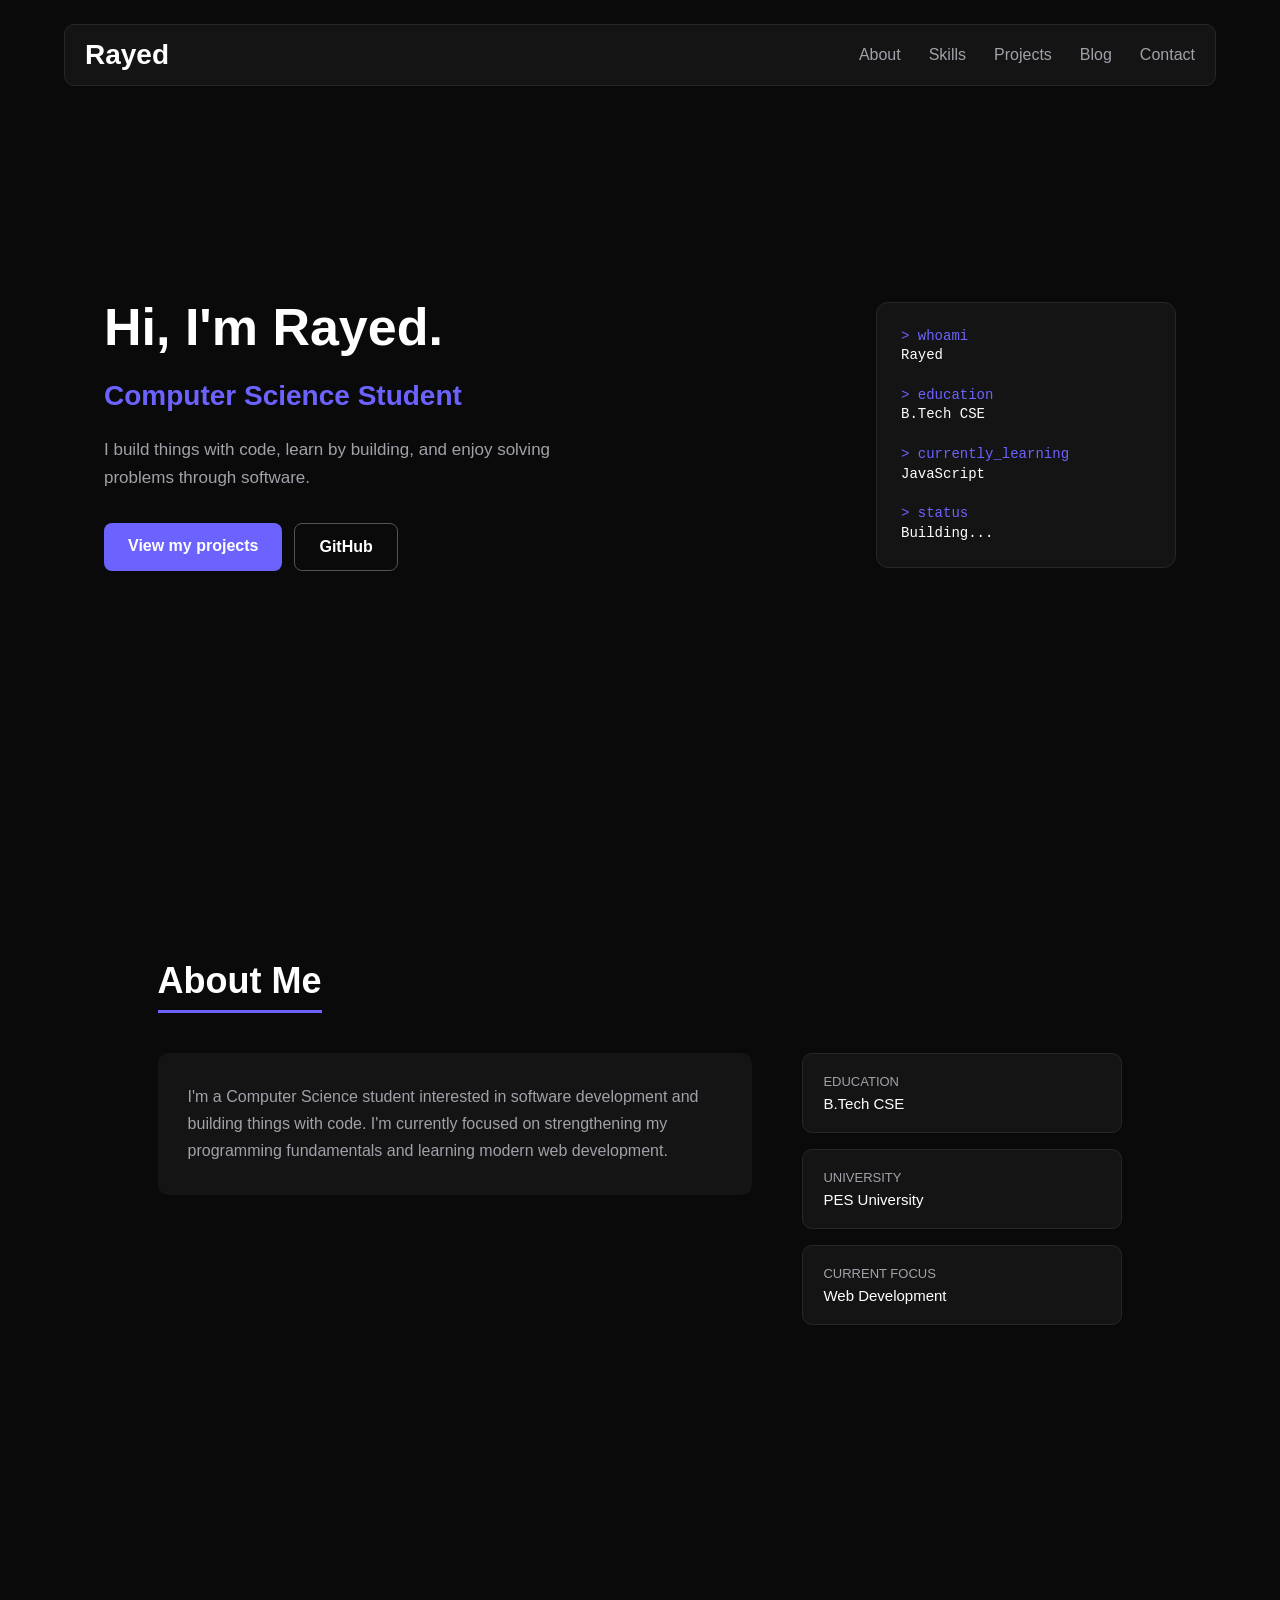
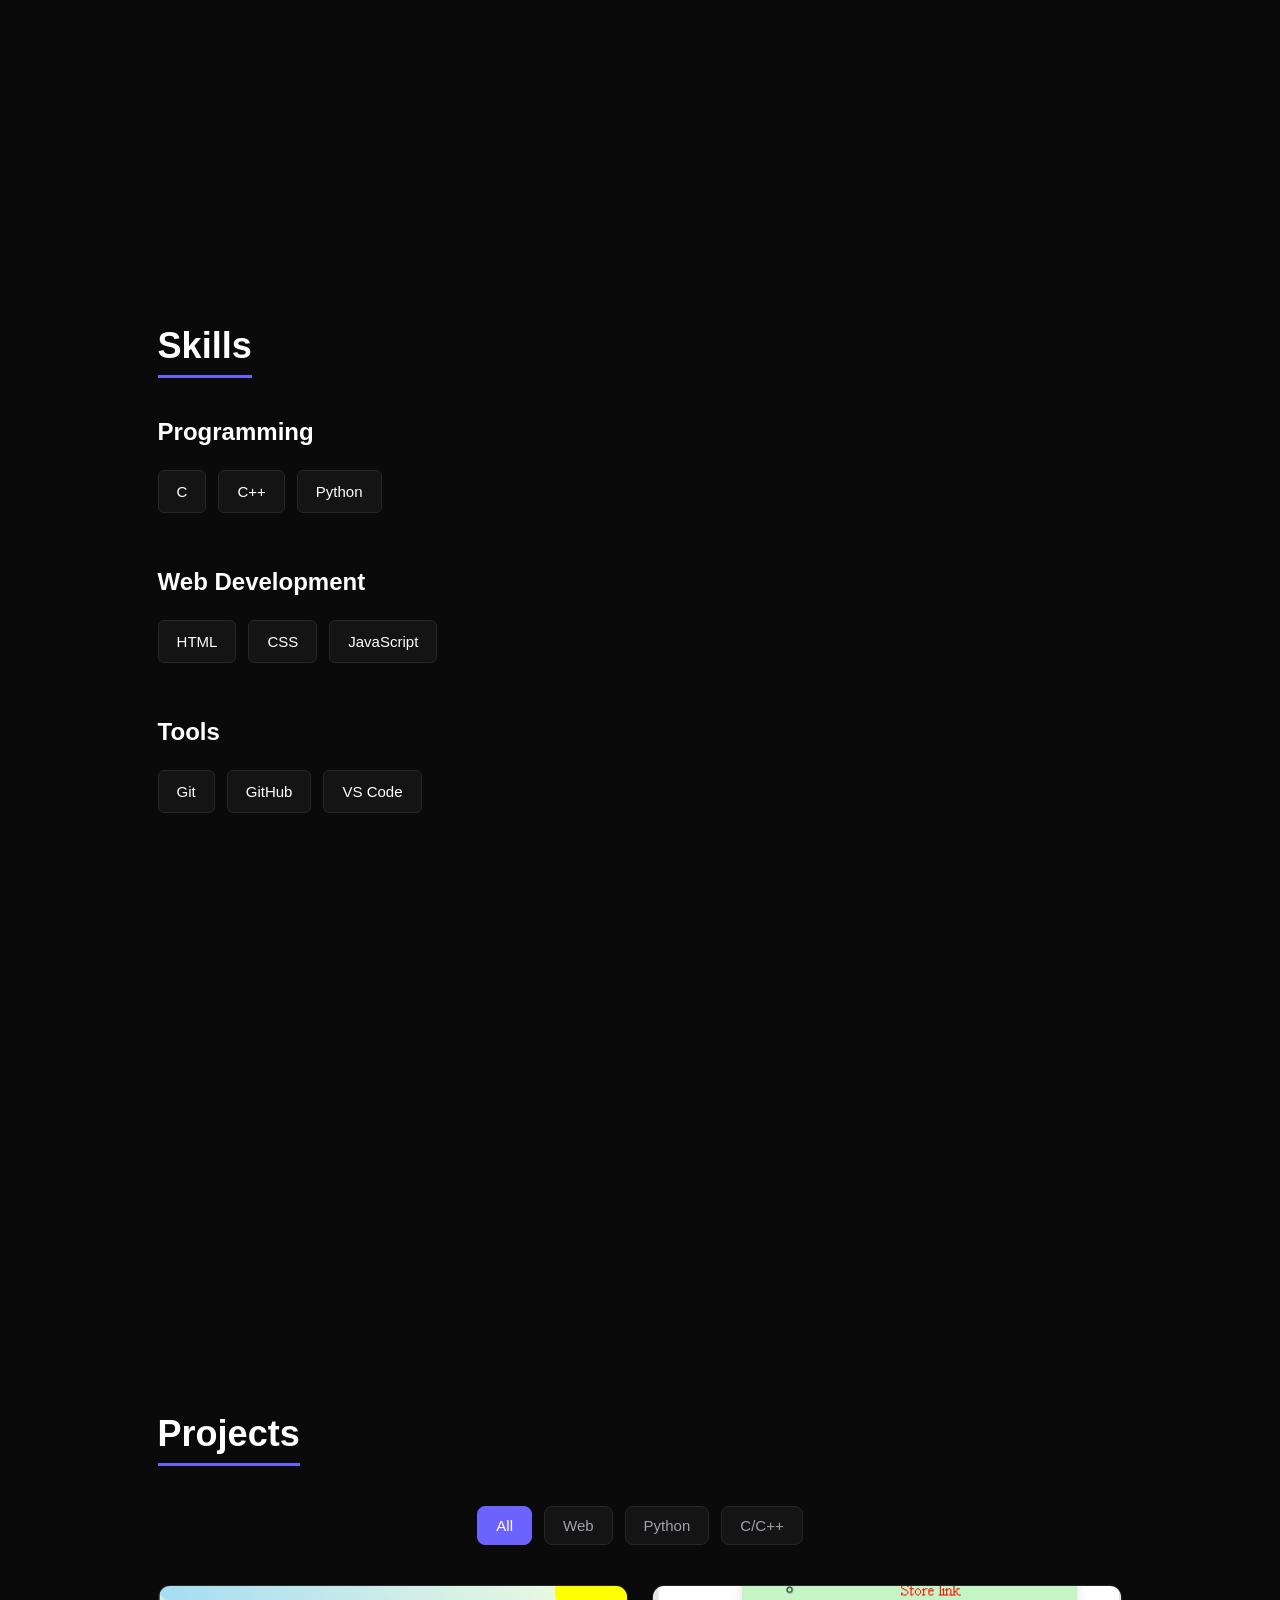
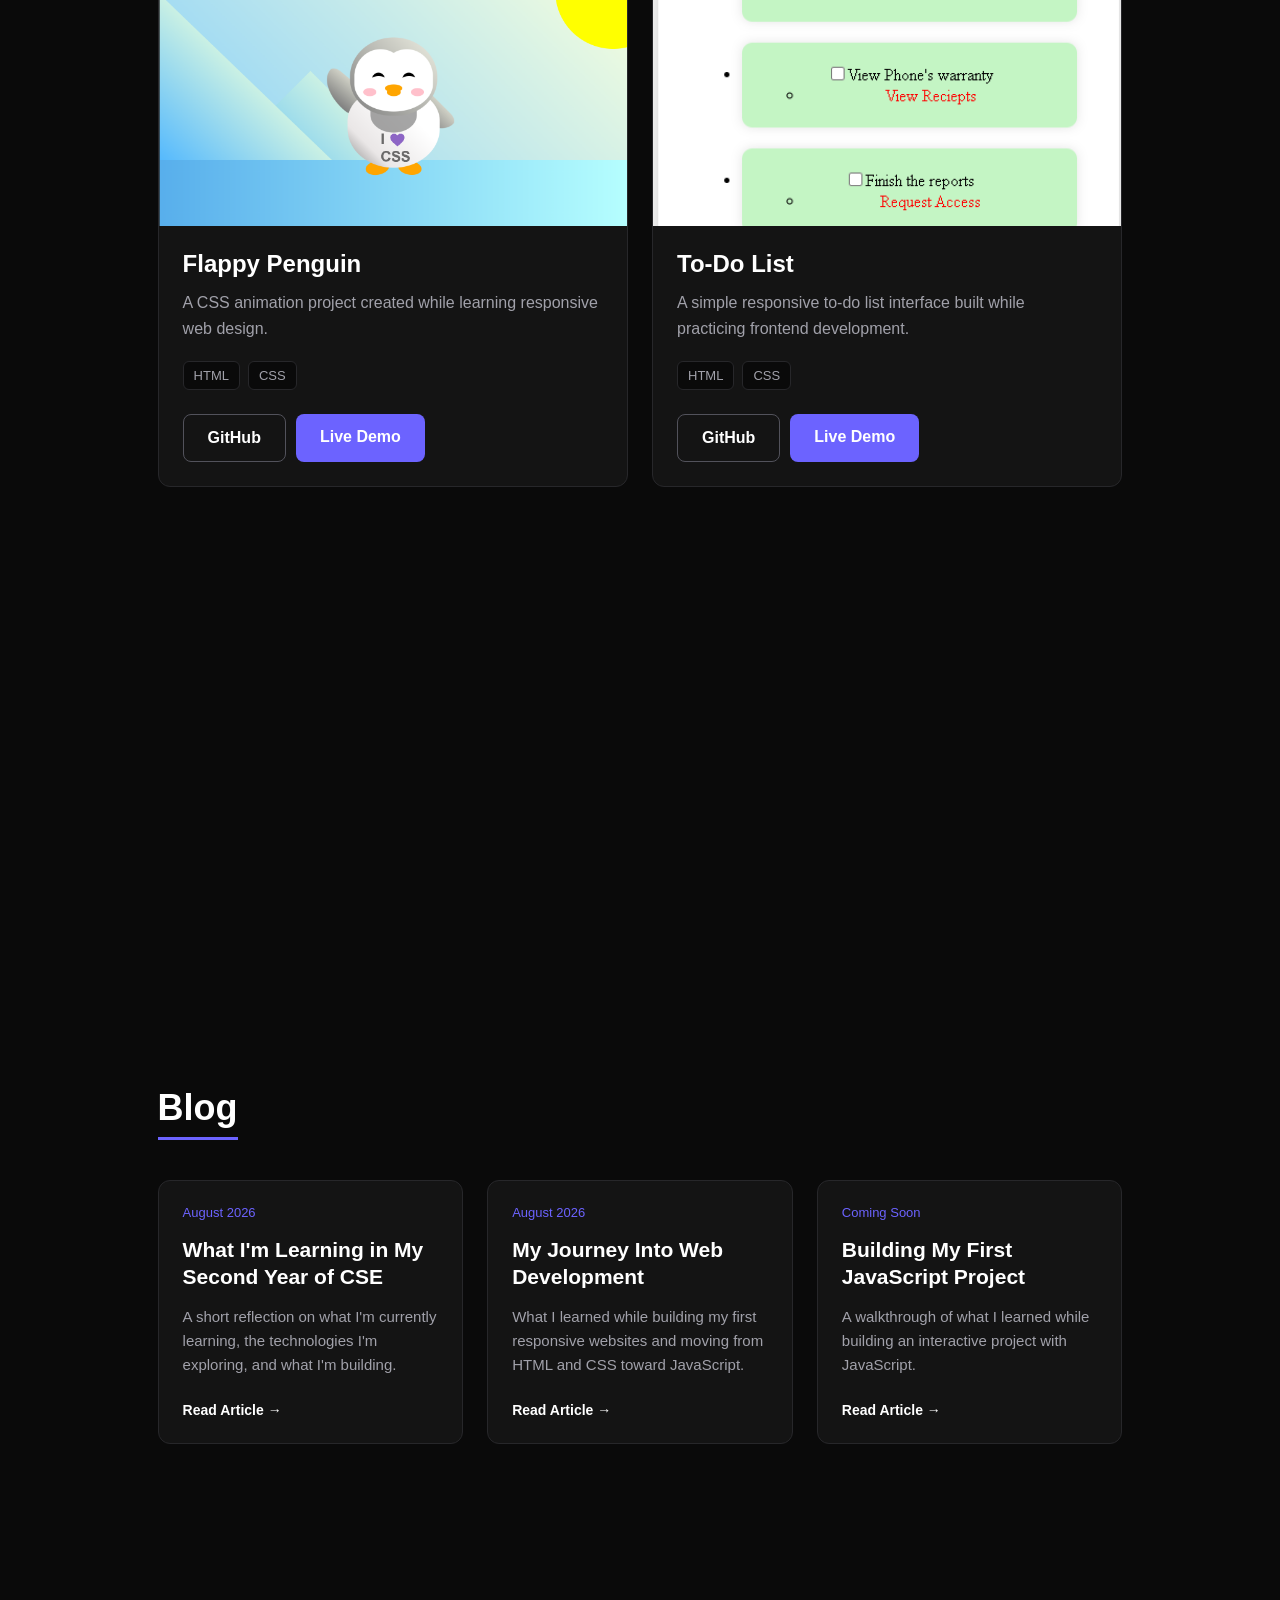
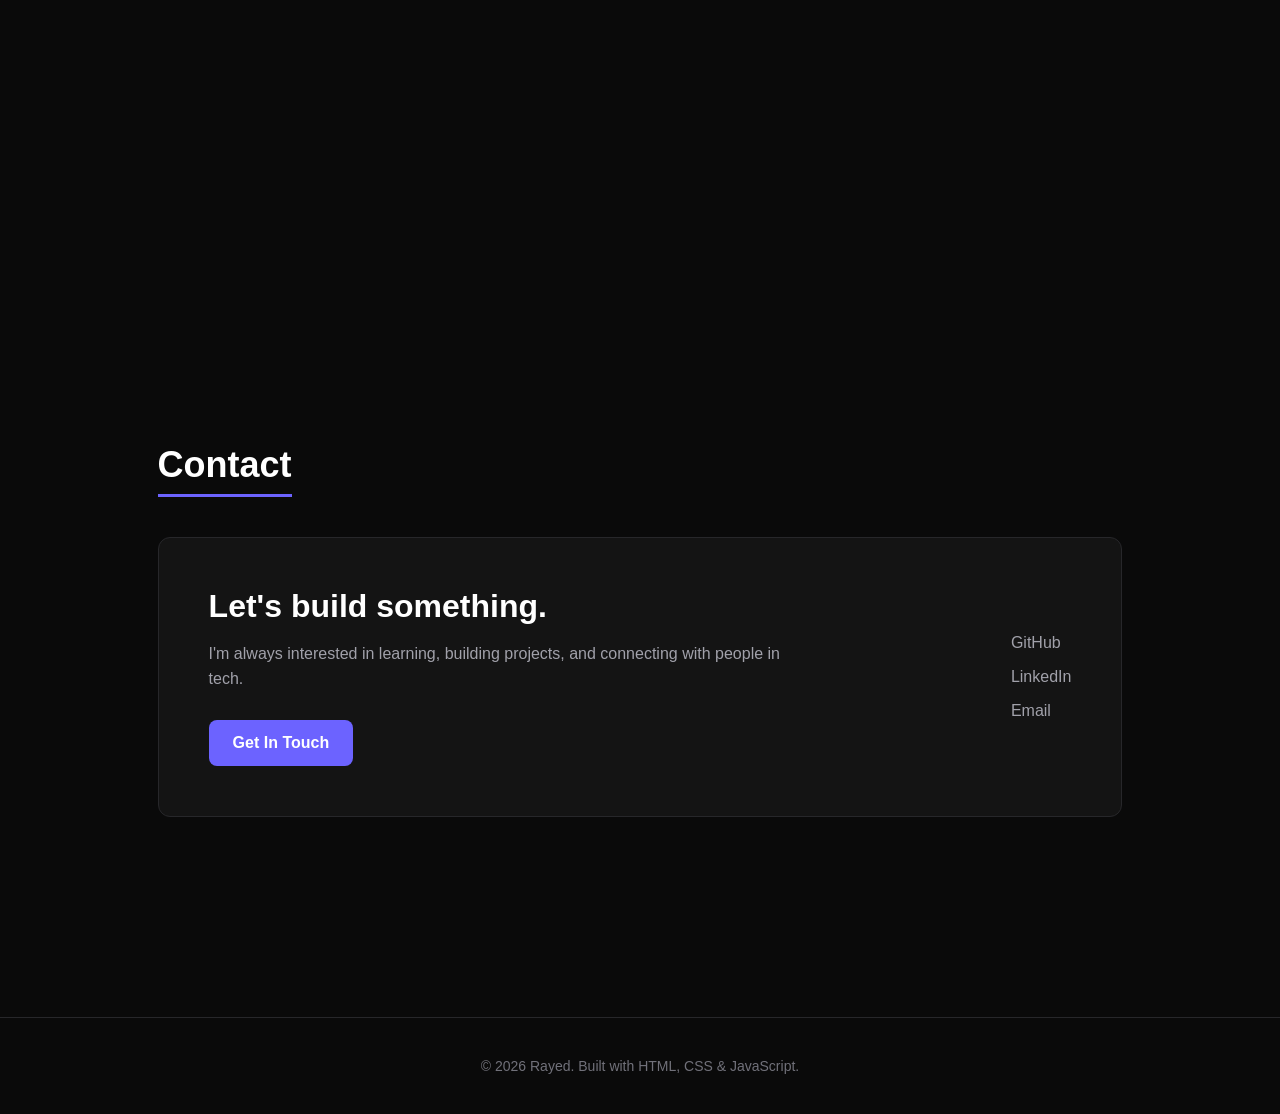
==== index.html @ 154ea4c7 "Initial commit with basic layout and a filtering feature" ====
<!doctype html>
<html lang="en">
  <head>
    <meta charset="UTF-8" />
    <meta name="viewport" content="width=device-width, initial-scale=1.0" />

    <title>Rayed | Computer Science Student</title>

    <link rel="stylesheet" href="styles.css" />
  </head>

  <body>
    <header>
      <nav>
        <a href="#" class="logo">Rayed</a>

        <div class="nav-links">
          <a href="#about">About</a>
          <a href="#skills">Skills</a>
          <a href="#projects">Projects</a>
          <a href="#blog">Blog</a>
          <a href="#contact">Contact</a>
        </div>

        <button class="menu-toggle" aria-label="Open navigation menu">
          ☰
        </button>
      </nav>
    </header>

    <main>
      <!-- Hero -->
      <section id="hero">
        <div class="hero-content">
          <div class="hero-text">
            <h1>Hi, I'm Rayed.</h1>

            <h2>Computer Science Student</h2>

            <p>
              I build things with code, learn by building, and enjoy solving
              problems through software.
            </p>

            <div class="hero-buttons">
              <a href="#projects" class="btn btn-primary"> View my projects </a>

              <a href="https://github.com/" class="btn btn-secondary">
                GitHub
              </a>
            </div>
          </div>

          <div class="terminal-card">
            <p><span>&gt; whoami</span><br />Rayed</p>

            <p><span>&gt; education</span><br />B.Tech CSE</p>

            <p><span>&gt; currently_learning</span><br />JavaScript</p>

            <p><span>&gt; status</span><br />Building...</p>
          </div>
        </div>
      </section>

      <!-- About -->
      <section id="about">
        <section id="about">
          <div class="section-heading">
            <h2>About Me</h2>
          </div>

          <div class="about-content">
            <div class="about-text">
              <p>
                I'm a Computer Science student interested in software
                development and building things with code. I'm currently focused
                on strengthening my programming fundamentals and learning modern
                web development.
              </p>
            </div>

            <div class="about-info">
              <div class="info-card">
                <span>Education</span>
                <p>B.Tech CSE</p>
              </div>

              <div class="info-card">
                <span>University</span>
                <p>PES University</p>
              </div>

              <div class="info-card">
                <span>Current Focus</span>
                <p>Web Development</p>
              </div>
            </div>
          </div>
        </section>
      </section>

      <!-- Skills -->
      <section id="skills">
        <section id="skills">
          <div class="section-heading">
            <h2>Skills</h2>
          </div>

          <div class="skills-content">
            <div class="skill-category">
              <h3>Programming</h3>

              <div class="skill-list">
                <div class="skill-card">C</div>
                <div class="skill-card">C++</div>
                <div class="skill-card">Python</div>
              </div>
            </div>

            <div class="skill-category">
              <h3>Web Development</h3>

              <div class="skill-list">
                <div class="skill-card">HTML</div>
                <div class="skill-card">CSS</div>
                <div class="skill-card">JavaScript</div>
              </div>
            </div>

            <div class="skill-category">
              <h3>Tools</h3>

              <div class="skill-list">
                <div class="skill-card">Git</div>
                <div class="skill-card">GitHub</div>
                <div class="skill-card">VS Code</div>
              </div>
            </div>
          </div>
        </section>
      </section>

      <!-- Projects -->
      <section id="projects">
        <section id="projects">
          <div class="section-heading">
            <h2>Projects</h2>
          </div>

          <div class="project-filters">
            <button class="filter-btn active" data-filter="all">All</button>
            <button class="filter-btn" data-filter="web">Web</button>
            <button class="filter-btn" data-filter="python">Python</button>
            <button class="filter-btn" data-filter="cpp">C/C++</button>
          </div>

          <div class="projects-grid"></div>
        </section>
      </section>

      <!-- Blog -->
      <section id="blog">
        <section id="blog">
          <div class="section-heading">
            <h2>Blog</h2>
          </div>

          <div class="blog-grid">
            <article class="blog-card">
              <div class="blog-content">
                <span class="blog-date"> August 2026 </span>

                <h3>What I'm Learning in My Second Year of CSE</h3>

                <p>
                  A short reflection on what I'm currently learning, the
                  technologies I'm exploring, and what I'm building.
                </p>

                <a href="#" class="read-more"> Read Article → </a>
              </div>
            </article>

            <article class="blog-card">
              <div class="blog-content">
                <span class="blog-date"> August 2026 </span>

                <h3>My Journey Into Web Development</h3>

                <p>
                  What I learned while building my first responsive websites and
                  moving from HTML and CSS toward JavaScript.
                </p>

                <a href="#" class="read-more"> Read Article → </a>
              </div>
            </article>

            <article class="blog-card">
              <div class="blog-content">
                <span class="blog-date"> Coming Soon </span>

                <h3>Building My First JavaScript Project</h3>

                <p>
                  A walkthrough of what I learned while building an interactive
                  project with JavaScript.
                </p>

                <a href="#" class="read-more"> Read Article → </a>
              </div>
            </article>
          </div>
        </section>
      </section>

      <!-- Contact -->
      <section id="contact">
        <section id="contact">
          <div class="section-heading">
            <h2>Contact</h2>
          </div>

          <div class="contact-content">
            <div class="contact-text">
              <h3>Let's build something.</h3>

              <p>
                I'm always interested in learning, building projects, and
                connecting with people in tech.
              </p>

              <a href="mailto:your-email@example.com" class="btn btn-primary">
                Get In Touch
              </a>
            </div>

            <div class="contact-links">
              <a href="https://github.com/" target="_blank"> GitHub </a>

              <a href="https://linkedin.com/" target="_blank"> LinkedIn </a>

              <a href="mailto:your-email@example.com"> Email </a>
            </div>
          </div>
        </section>
      </section>
    </main>

    <footer>
      <p>© 2026 Rayed. Built with HTML, CSS & JavaScript.</p>
    </footer>

    <script src="script.js"></script>
  </body>
</html>
---- styles.css ----
/* =========================
   Base
========================= */

* {
  margin: 0;
  padding: 0;
  box-sizing: border-box;
}

html {
  scroll-behavior: smooth;
}

body {
  background-color: #0a0a0a;
  color: #ffffff;
  font-family: Arial, sans-serif;
}

a {
  color: inherit;
  text-decoration: none;
}

/* =========================
   Navigation
========================= */

header {
  padding: 24px 5%;
}

nav {
  max-width: 1200px;
  margin: 0 auto;

  display: flex;
  justify-content: space-between;
  align-items: center;

  padding: 14px 20px;

  background-color: #141414;
  border: 1px solid #27272a;
  border-radius: 10px;
}

.logo {
  font-size: 28px;
  font-weight: 700;
}

.nav-links {
  display: flex;
  gap: 28px;
}

.nav-links a {
  color: #a1a1aa;
  font-size: 16px;

  transition: color 0.2s ease;
}

.nav-links a:hover {
  color: #ffffff;
}

/* =========================
   Sections
========================= */

section {
  max-width: 1200px;
  margin: 0 auto;
  padding: 100px 5%;
}
/* =========================
   Hero
========================= */

#hero {
  min-height: 650px;

  display: flex;
  align-items: center;
}

.hero-content {
  width: 100%;

  display: flex;
  justify-content: space-between;
  align-items: center;

  gap: 60px;
}

.hero-text {
  max-width: 650px;
}

.hero-text h1 {
  font-size: 52px;
  line-height: 1.1;
  margin-bottom: 24px;
}

.hero-text h2 {
  font-size: 28px;
  color: #6c63ff;
  margin-bottom: 24px;
}

.hero-text p {
  max-width: 500px;

  color: #a1a1aa;
  font-size: 17px;
  line-height: 1.6;

  margin-bottom: 32px;
}

/* Buttons */

.hero-buttons {
  display: flex;
  gap: 12px;
}

.btn {
  display: inline-block;

  padding: 14px 24px;

  border-radius: 8px;

  font-size: 16px;
  font-weight: 600;

  transition: 0.2s ease;
}

.btn-primary {
  background-color: #6c63ff;
}

.btn-primary:hover {
  transform: translateY(-2px);
}

.btn-secondary {
  border: 1px solid #52525b;
}

.btn-secondary:hover {
  background-color: #141414;
}

/* Terminal */

.terminal-card {
  width: 300px;

  padding: 24px;

  background-color: #141414;

  border: 1px solid #27272a;
  border-radius: 12px;
}

.terminal-card p {
  color: #ffffff;

  font-family: monospace;
  font-size: 14px;

  line-height: 1.4;

  margin-bottom: 20px;
}

.terminal-card p:last-child {
  margin-bottom: 0;
}

.terminal-card span {
  color: #6c63ff;
}

/* =========================
   Section Heading
========================= */

.section-heading {
  margin-bottom: 40px;
}

.section-heading h2 {
  display: inline-block;

  font-size: 36px;

  padding-bottom: 8px;

  border-bottom: 3px solid #6c63ff;
}

/* =========================
   About
========================= */

.about-content {
  display: flex;
  justify-content: space-between;
  align-items: flex-start;

  gap: 50px;
}

.about-text {
  flex: 1;

  padding: 30px;

  background-color: #141414;

  border-radius: 10px;
}

.about-text p {
  color: #a1a1aa;

  font-size: 16px;
  line-height: 1.7;
}

.about-info {
  width: 320px;

  display: flex;
  flex-direction: column;

  gap: 16px;
}

.info-card {
  padding: 20px;

  background-color: #141414;

  border: 1px solid #27272a;
  border-radius: 10px;
}

.info-card span {
  display: block;

  color: #a1a1aa;

  font-size: 13px;
  text-transform: uppercase;

  margin-bottom: 6px;
}

.info-card p {
  color: #ffffff;

  font-size: 15px;
}
/* =========================
   Skills
========================= */

#skills {
  margin-top: 100px;
}

.skills-content {
  display: flex;
  flex-direction: column;

  gap: 55px;
}

.skill-category h3 {
  font-size: 24px;

  margin-bottom: 24px;
}

.skill-list {
  display: flex;
  gap: 12px;
  flex-wrap: wrap;
}

.skill-card {
  padding: 12px 18px;

  background-color: #141414;

  border: 1px solid #27272a;
  border-radius: 6px;

  color: #ffffff;

  font-size: 15px;
}
/* =========================
   Projects
========================= */

#projects {
  margin-top: 100px;
}

.project-filters {
  display: flex;
  justify-content: center;

  gap: 12px;

  margin-bottom: 40px;
}

.filter-btn {
  padding: 10px 18px;

  background-color: #141414;

  border: 1px solid #27272a;
  border-radius: 8px;

  color: #a1a1aa;

  font-size: 15px;

  cursor: pointer;

  transition: 0.2s ease;
}

.filter-btn:hover,
.filter-btn.active {
  background-color: #6c63ff;
  color: #ffffff;

  border-color: #6c63ff;
}

/* Project grid */

.projects-grid {
  display: grid;

  grid-template-columns: repeat(2, 1fr);

  gap: 24px;
}

/* Project card */

.project-card {
  overflow: hidden;

  background-color: #141414;

  border: 1px solid #27272a;
  border-radius: 12px;

  transition:
    transform 0.2s ease,
    border-color 0.2s ease;
}

.project-card:hover {
  transform: translateY(-4px);

  border-color: #6c63ff;
}

/* Project image */

.project-image {
  width: 100%;
  height: 240px;

  overflow: hidden;
}

.project-image img {
  width: 100%;
  height: 100%;

  object-fit: cover;

  display: block;
}

/* Project content */

.project-content {
  padding: 24px;
}

.project-content h3 {
  font-size: 24px;

  margin-bottom: 12px;
}

.project-content p {
  color: #a1a1aa;

  line-height: 1.6;

  margin-bottom: 20px;
}

/* Technologies */

.project-tech {
  display: flex;
  flex-wrap: wrap;

  gap: 8px;

  margin-bottom: 24px;
}

.project-tech span {
  padding: 6px 10px;

  background-color: #0a0a0a;

  border: 1px solid #27272a;
  border-radius: 6px;

  color: #a1a1aa;

  font-size: 13px;
}

/* Project links */

.project-links {
  display: flex;

  gap: 10px;
}
/* =========================
   Blog
========================= */

#blog {
  margin-top: 100px;
}

.blog-grid {
  display: grid;

  grid-template-columns: repeat(3, 1fr);

  gap: 24px;
}

.blog-card {
  background-color: #141414;

  border: 1px solid #27272a;
  border-radius: 12px;

  transition:
    transform 0.2s ease,
    border-color 0.2s ease;
}

.blog-card:hover {
  transform: translateY(-4px);

  border-color: #6c63ff;
}

.blog-content {
  padding: 24px;
}

.blog-date {
  display: block;

  color: #6c63ff;

  font-size: 13px;

  margin-bottom: 16px;
}

.blog-content h3 {
  font-size: 21px;
  line-height: 1.3;

  margin-bottom: 14px;
}

.blog-content p {
  color: #a1a1aa;

  font-size: 15px;
  line-height: 1.6;

  margin-bottom: 24px;
}

.read-more {
  color: #ffffff;

  font-size: 14px;
  font-weight: 600;

  transition: color 0.2s ease;
}

.read-more:hover {
  color: #6c63ff;
}
/* =========================
   Contact
========================= */

#contact {
  margin-top: 100px;
}

.contact-content {
  display: flex;

  justify-content: space-between;
  align-items: center;

  gap: 60px;

  padding: 50px;

  background-color: #141414;

  border: 1px solid #27272a;
  border-radius: 12px;
}

.contact-text {
  max-width: 600px;
}

.contact-text h3 {
  font-size: 32px;

  margin-bottom: 16px;
}

.contact-text p {
  color: #a1a1aa;

  line-height: 1.6;

  margin-bottom: 28px;
}

.contact-links {
  display: flex;
  flex-direction: column;

  gap: 16px;
}

.contact-links a {
  color: #a1a1aa;

  transition: color 0.2s ease;
}

.contact-links a:hover {
  color: #ffffff;
}
/* =========================
   Footer
========================= */

footer {
  padding: 40px 5%;

  text-align: center;

  border-top: 1px solid #27272a;

  color: #71717a;

  font-size: 14px;
}
.menu-toggle {
  display: none;

  background: none;
  border: none;

  color: #ffffff;
  font-size: 24px;

  cursor: pointer;
}

/* =========================
   Responsive Design
========================= */

@media (max-width: 768px) {
  /* Navigation */

  header {
    padding: 16px 5%;
  }

  nav {
    padding: 14px 16px;
  }

  .nav-links {
    gap: 14px;
  }

  .nav-links a {
    font-size: 14px;
  }

  /* Sections */

  section {
    padding: 70px 5%;
  }

  /* Hero */

  #hero {
    min-height: auto;
  }

  .hero-content {
    flex-direction: column;

    align-items: flex-start;

    gap: 50px;
  }

  .hero-text h1 {
    font-size: 42px;
  }

  .hero-text h2 {
    font-size: 24px;
  }

  .hero-text p {
    font-size: 16px;
  }

  .terminal-card {
    width: 100%;
    max-width: 450px;
  }

  /* About */

  .about-content {
    flex-direction: column;

    gap: 40px;
  }

  .about-info {
    width: 100%;
  }

  /* Projects */

  .projects-grid {
    grid-template-columns: 1fr;
  }

  /* Blog */

  .blog-grid {
    grid-template-columns: 1fr;
  }

  /* Contact */

  .contact-content {
    flex-direction: column;

    align-items: flex-start;

    padding: 30px;
  }
  .menu-toggle {
    display: block;
  }

  .nav-links {
    display: none;
  }
  .nav-links.active {
    display: flex;

    flex-direction: column;

    position: absolute;

    top: 80px;
    right: 5%;

    padding: 20px;

    background-color: #141414;

    border: 1px solid #27272a;
    border-radius: 10px;

    gap: 20px;
  }
}
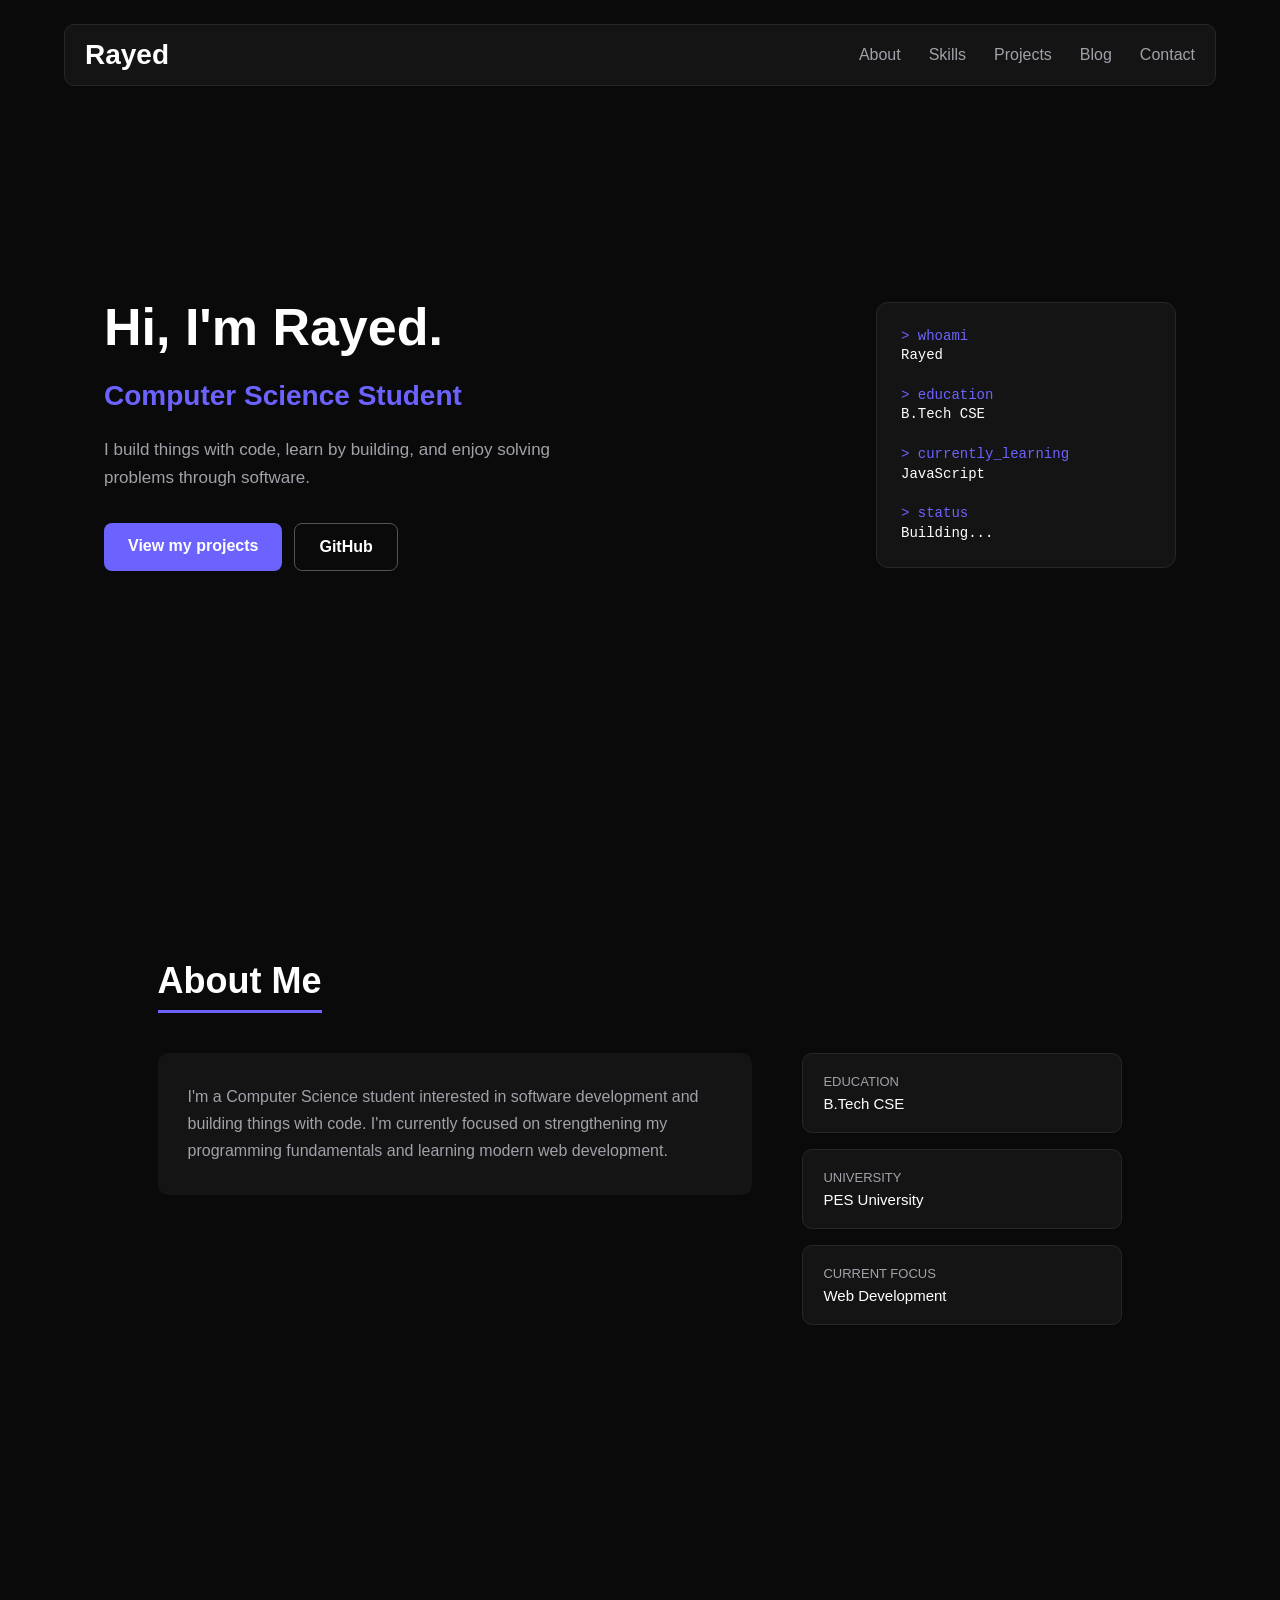
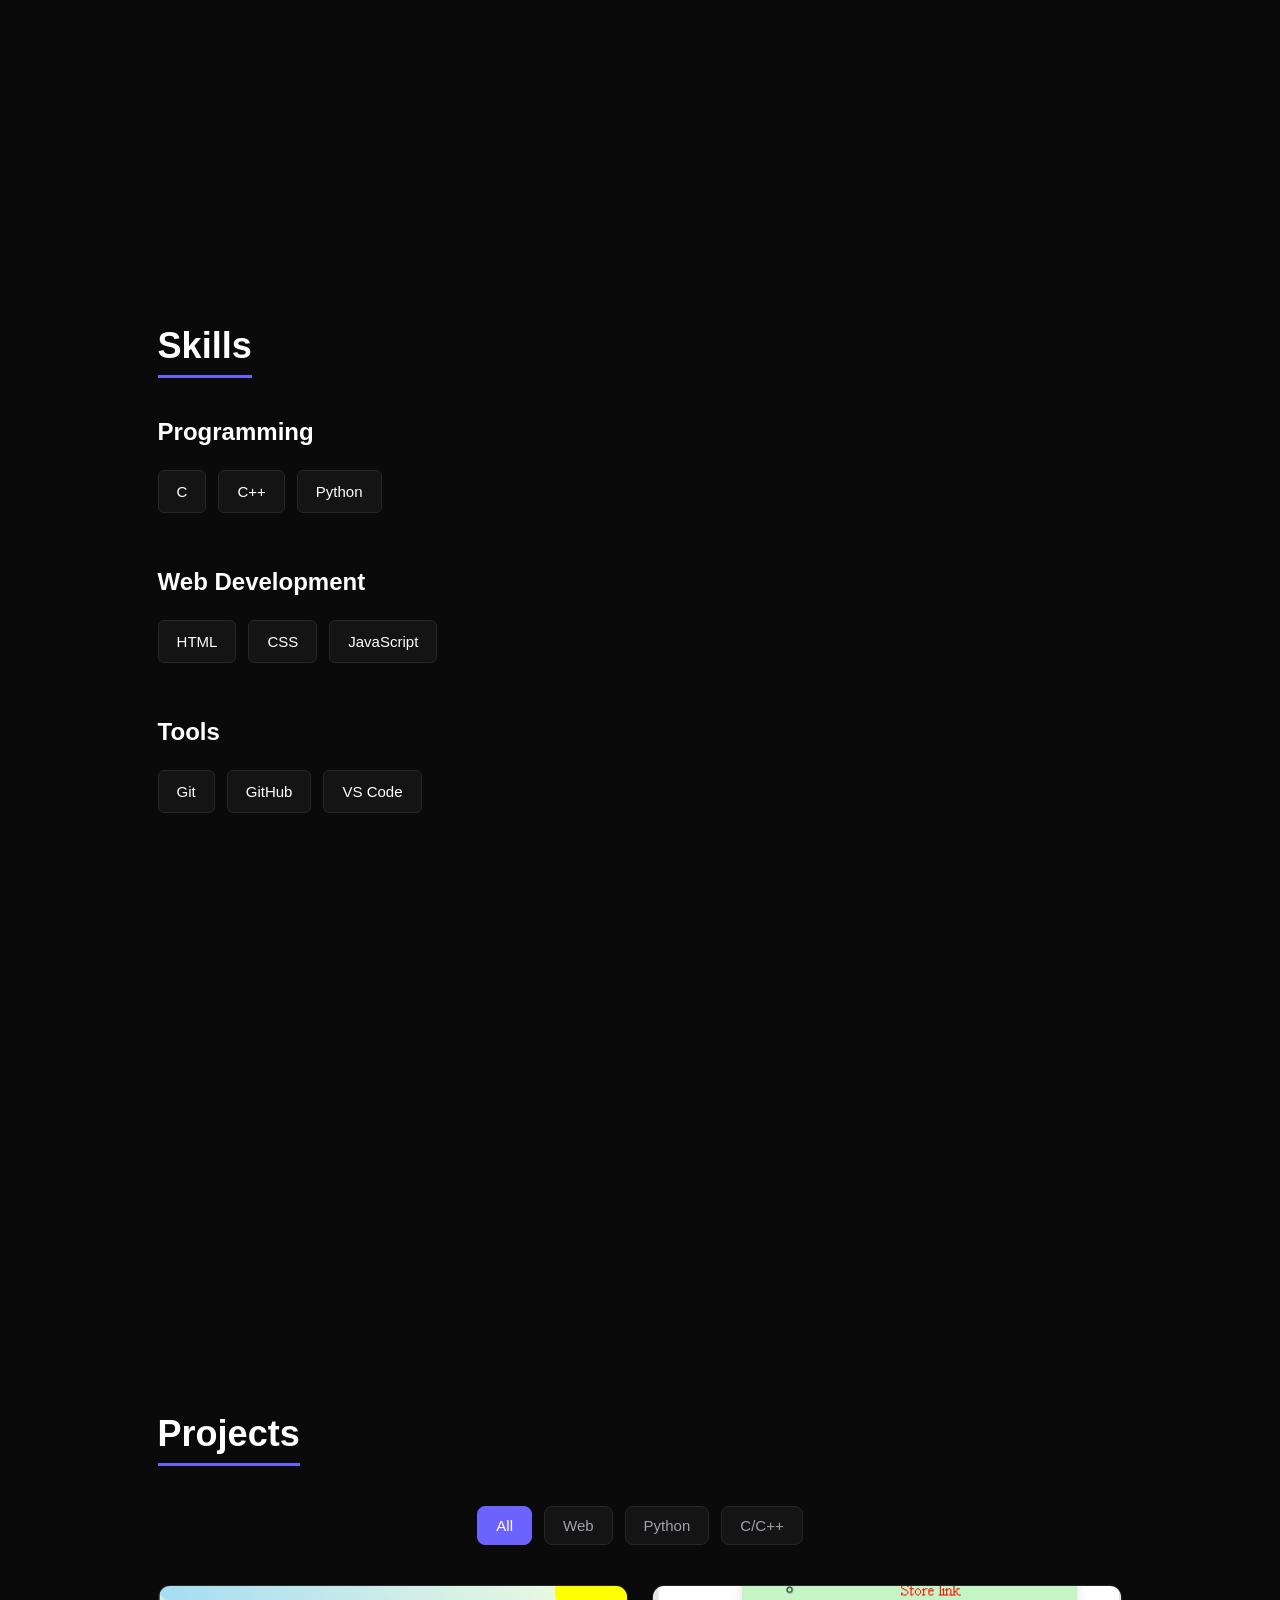
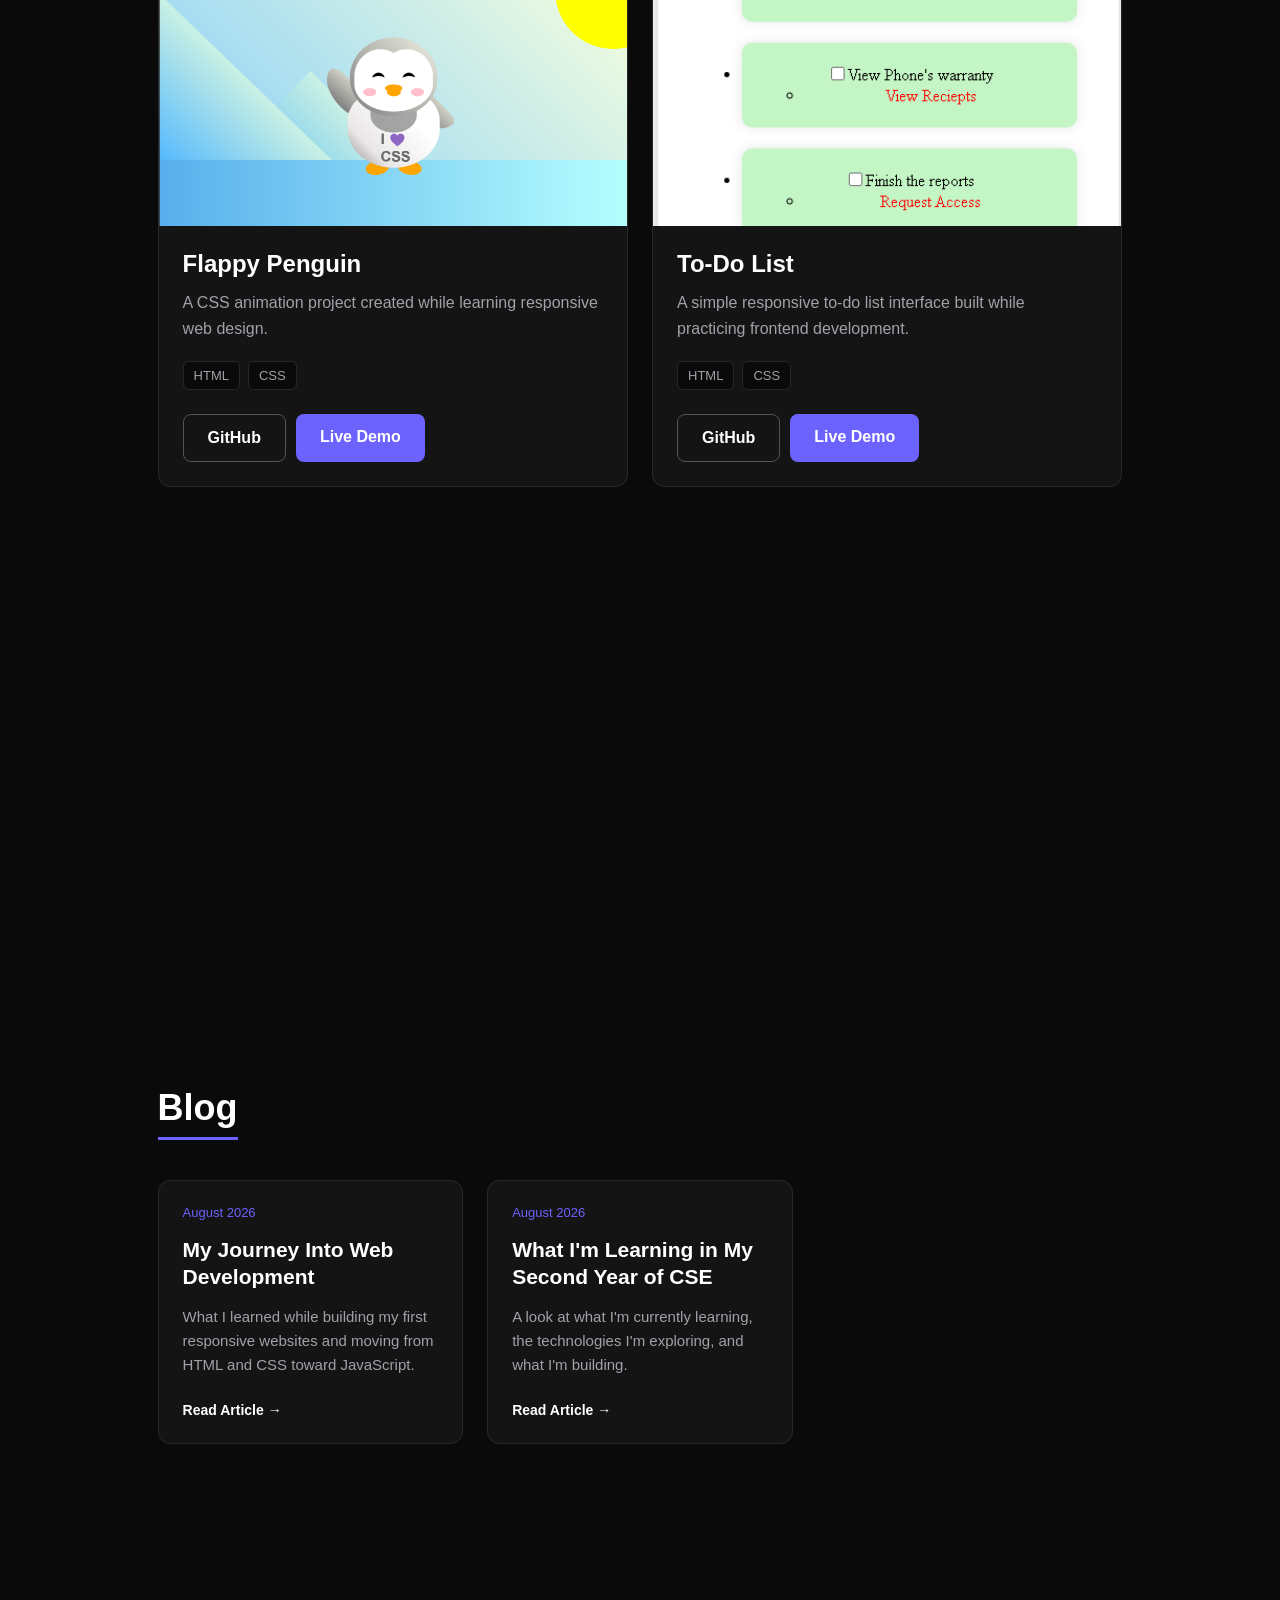
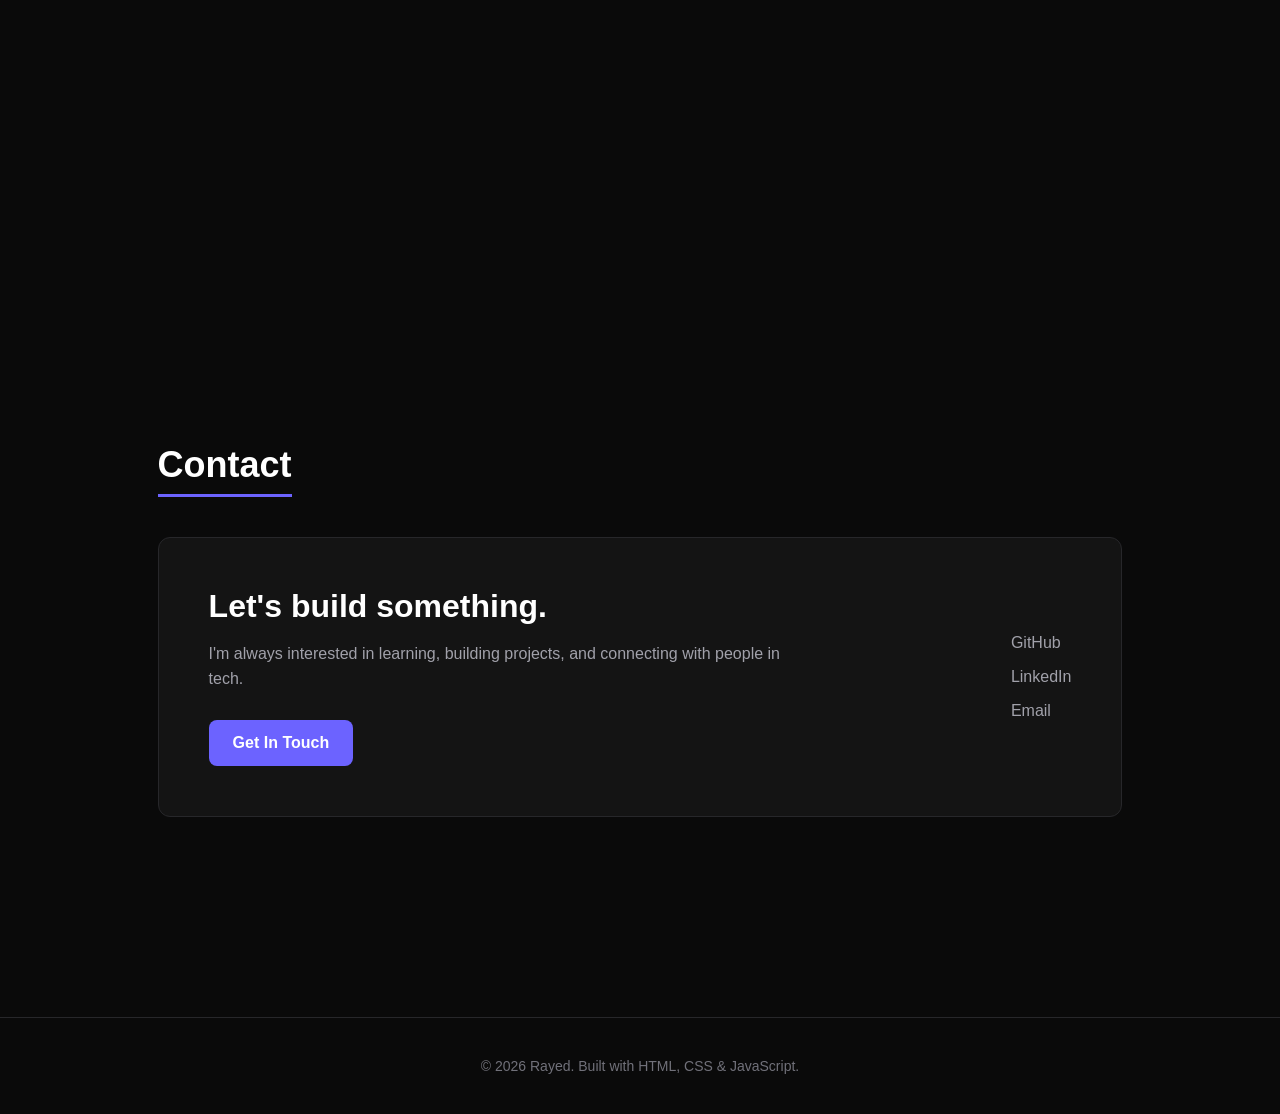
==== commit 4bab01ec: "Made blogs data driven" ====
--- a/index.html
+++ b/index.html
@@ -167,50 +167,6 @@
           </div>
 
           <div class="blog-grid">
-            <article class="blog-card">
-              <div class="blog-content">
-                <span class="blog-date"> August 2026 </span>
-
-                <h3>What I'm Learning in My Second Year of CSE</h3>
-
-                <p>
-                  A short reflection on what I'm currently learning, the
-                  technologies I'm exploring, and what I'm building.
-                </p>
-
-                <a href="#" class="read-more"> Read Article → </a>
-              </div>
-            </article>
-
-            <article class="blog-card">
-              <div class="blog-content">
-                <span class="blog-date"> August 2026 </span>
-
-                <h3>My Journey Into Web Development</h3>
-
-                <p>
-                  What I learned while building my first responsive websites and
-                  moving from HTML and CSS toward JavaScript.
-                </p>
-
-                <a href="#" class="read-more"> Read Article → </a>
-              </div>
-            </article>
-
-            <article class="blog-card">
-              <div class="blog-content">
-                <span class="blog-date"> Coming Soon </span>
-
-                <h3>Building My First JavaScript Project</h3>
-
-                <p>
-                  A walkthrough of what I learned while building an interactive
-                  project with JavaScript.
-                </p>
-
-                <a href="#" class="read-more"> Read Article → </a>
-              </div>
-            </article>
           </div>
         </section>
       </section>
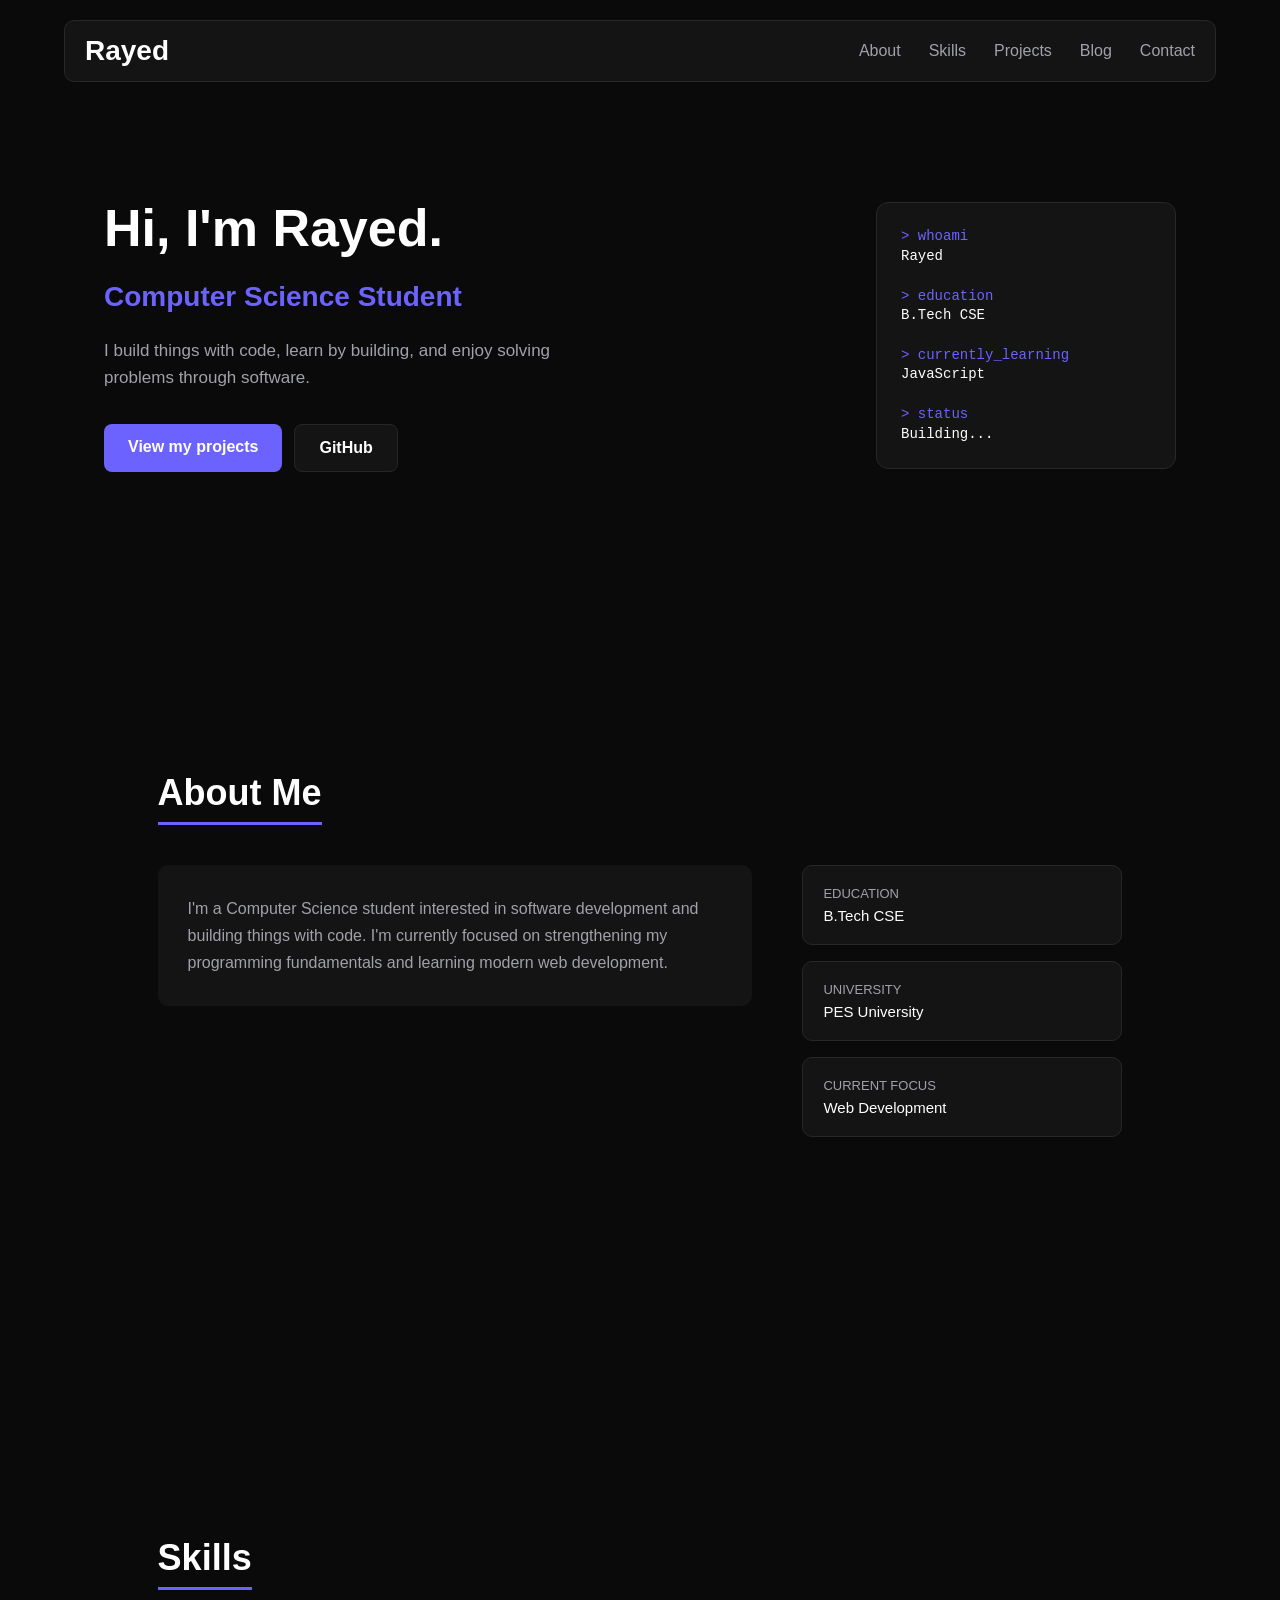
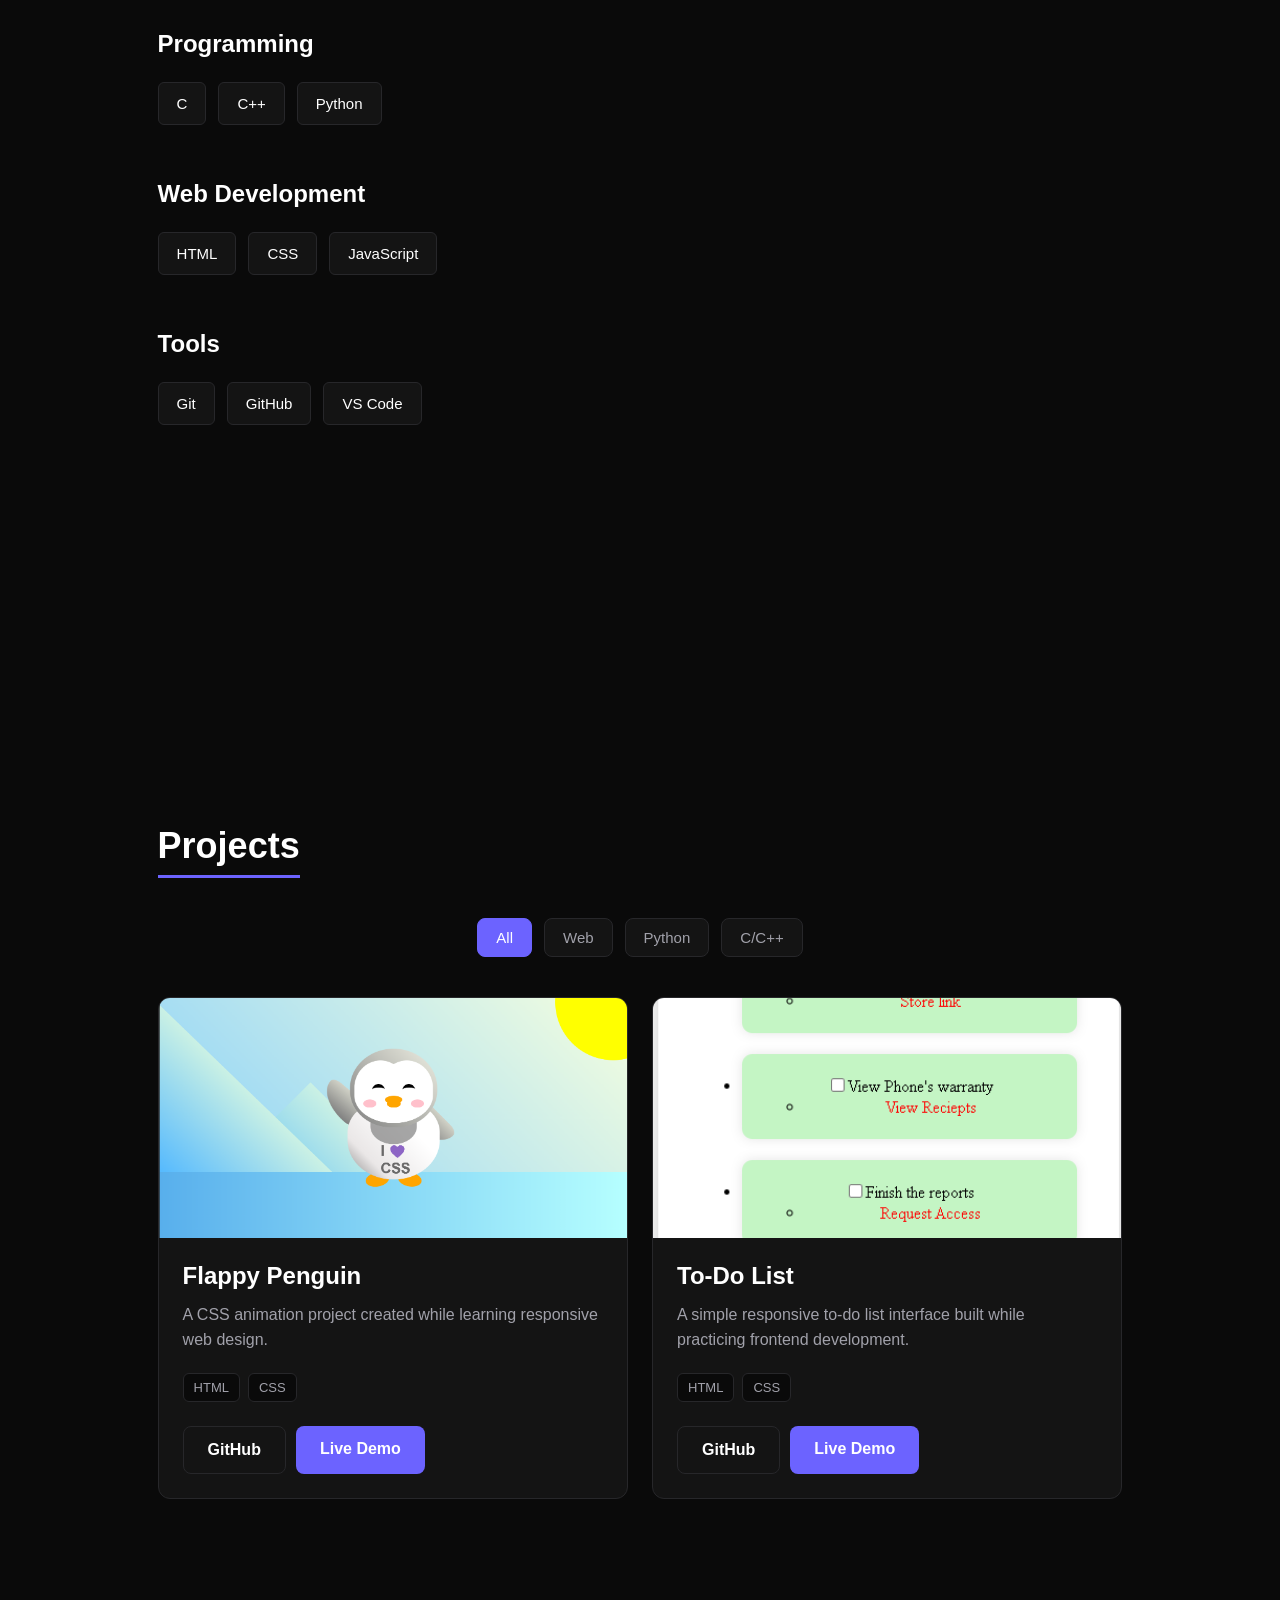
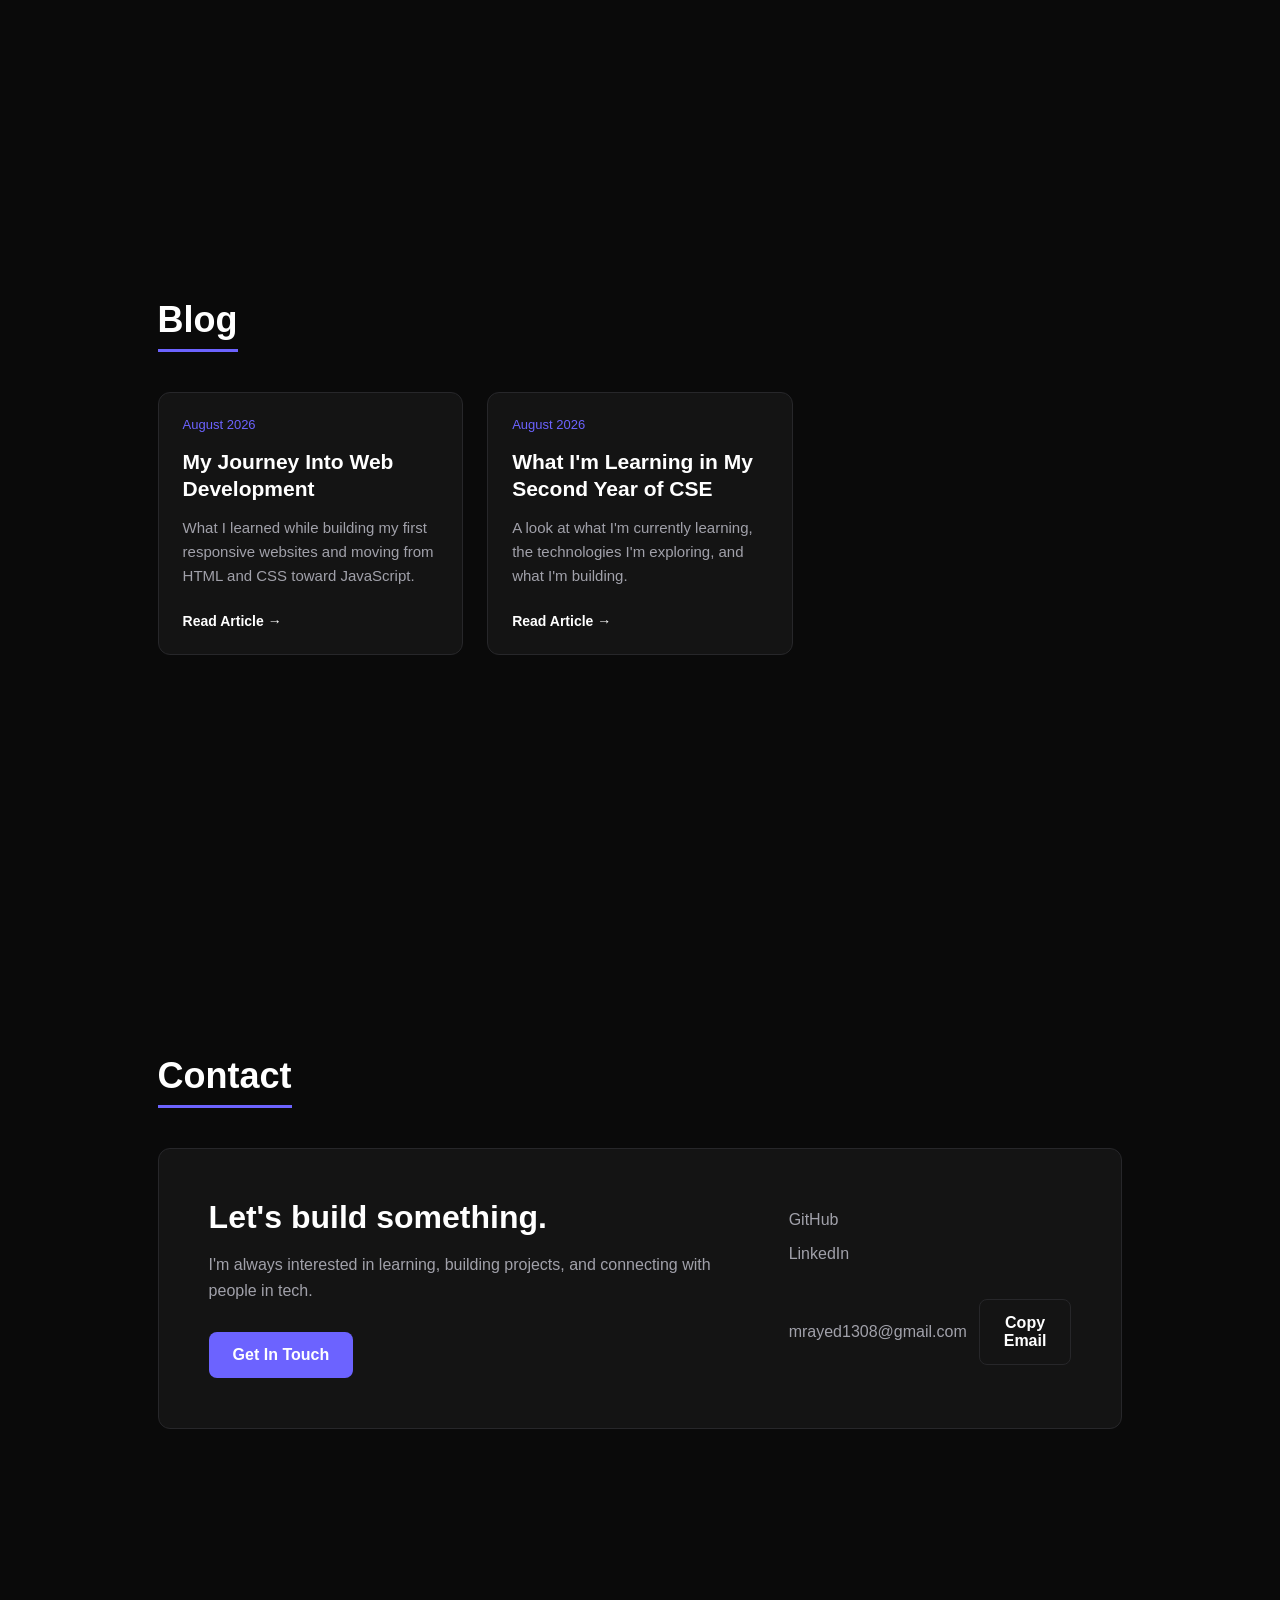
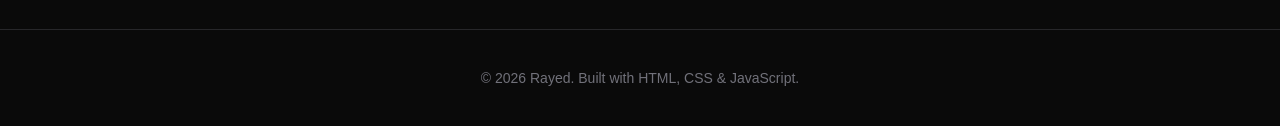
==== commit d81f00b0: "Added contact email interaction" ====
--- a/index.html
+++ b/index.html
@@ -45,7 +45,12 @@
             <div class="hero-buttons">
               <a href="#projects" class="btn btn-primary"> View my projects </a>
 
-              <a href="https://github.com/" class="btn btn-secondary">
+              <a
+                href="https://github.com/Rayed2874"
+                target="_blank"
+                rel="noopener noreferrer"
+                class="btn btn-secondary"
+              >
                 GitHub
               </a>
             </div>
@@ -166,8 +171,7 @@
             <h2>Blog</h2>
           </div>
 
-          <div class="blog-grid">
-          </div>
+          <div class="blog-grid"></div>
         </section>
       </section>
 
@@ -187,17 +191,36 @@
                 connecting with people in tech.
               </p>
 
-              <a href="mailto:your-email@example.com" class="btn btn-primary">
+              <a href="mailto:mrayed1308@gmail.com" class="btn btn-primary">
                 Get In Touch
               </a>
             </div>
 
             <div class="contact-links">
-              <a href="https://github.com/" target="_blank"> GitHub </a>
-
-              <a href="https://linkedin.com/" target="_blank"> LinkedIn </a>
-
-              <a href="mailto:your-email@example.com"> Email </a>
+              <a
+                href="https://github.com/Rayed2874"
+                target="_blank"
+                rel="noopener noreferrer"
+              >
+                GitHub
+              </a>
+
+              <a
+                href="https://www.linkedin.com/in/mohammed-rayed-19a585382/"
+                target="_blank"
+                rel="noopener noreferrer"
+              >
+                LinkedIn
+              </a>
+
+              
+              <div class="contact-email">
+                <span id="email-address"> mrayed1308@gmail.com </span>
+
+                <button id="copy-email" class="btn btn-secondary">
+                  Copy Email
+                </button>
+              </div>
             </div>
           </div>
         </section>
@@ -208,6 +231,7 @@
       <p>© 2026 Rayed. Built with HTML, CSS & JavaScript.</p>
     </footer>
 
+    <script src="data.js"></script>
     <script src="script.js"></script>
   </body>
 </html>
--- a/styles.css
+++ b/styles.css
@@ -1,7 +1,23 @@
 /* =========================
    Base
 ========================= */
-
+:root {
+  /* Backgrounds */
+  --color-bg: #0a0a0a;
+  --color-surface: #141414;
+
+  /* Borders */
+  --color-border: #27272a;
+  --color-border-light: #52525b;
+
+  /* Text */
+  --color-text: #ffffff;
+  --color-text-muted: #a1a1aa;
+  --color-text-subtle: #71717a;
+
+  /* Accent */
+  --color-accent: #6c63ff;
+}
 * {
   margin: 0;
   padding: 0;
@@ -13,9 +29,12 @@
 }
 
 body {
-  background-color: #0a0a0a;
-  color: #ffffff;
+  background-color: var(--color-bg);
+  color: var(--color-text);
   font-family: Arial, sans-serif;
+}
+main {
+  padding-top: 100px;
 }
 
 a {
@@ -28,7 +47,17 @@
 ========================= */
 
 header {
-  padding: 24px 5%;
+  position: fixed;
+  top: 0;
+  left: 0;
+
+  width: 100%;
+
+  padding: 20px 5%;
+
+  background-color: var(--color-bg);
+
+  z-index: 1000;
 }
 
 nav {
@@ -41,8 +70,9 @@
 
   padding: 14px 20px;
 
-  background-color: #141414;
-  border: 1px solid #27272a;
+  background-color: var(--color-surface);
+
+  border: 1px solid var(--color-border);
   border-radius: 10px;
 }
 
@@ -57,16 +87,18 @@
 }
 
 .nav-links a {
-  color: #a1a1aa;
+  color: var(--color-text-muted);
   font-size: 16px;
 
   transition: color 0.2s ease;
 }
 
 .nav-links a:hover {
-  color: #ffffff;
-}
-
+  color: var(--color-text);
+}
+.nav-links a.active {
+  color: var(--color-accent);
+}
 /* =========================
    Sections
 ========================= */
@@ -81,8 +113,6 @@
 ========================= */
 
 #hero {
-  min-height: 650px;
-
   display: flex;
   align-items: center;
 }
@@ -109,14 +139,14 @@
 
 .hero-text h2 {
   font-size: 28px;
-  color: #6c63ff;
+  color: var(--color-accent);
   margin-bottom: 24px;
 }
 
 .hero-text p {
   max-width: 500px;
 
-  color: #a1a1aa;
+  color: var(--color-text-muted);
   font-size: 17px;
   line-height: 1.6;
 
@@ -135,16 +165,23 @@
 
   padding: 14px 24px;
 
+  background: none;
+  border: none;
   border-radius: 8px;
+
+  color: var(--color-text);
 
   font-size: 16px;
   font-weight: 600;
+  font-family: inherit;
+
+  cursor: pointer;
 
   transition: 0.2s ease;
 }
 
 .btn-primary {
-  background-color: #6c63ff;
+  background-color: var(--color-accent);
 }
 
 .btn-primary:hover {
@@ -152,11 +189,12 @@
 }
 
 .btn-secondary {
-  border: 1px solid #52525b;
+  background-color: var(--color-surface);
+  border: 1px solid var(--color-border);
 }
 
 .btn-secondary:hover {
-  background-color: #141414;
+  background-color: var(--color-surface);
 }
 
 /* Terminal */
@@ -166,14 +204,14 @@
 
   padding: 24px;
 
-  background-color: #141414;
-
-  border: 1px solid #27272a;
+  background-color: var(--color-surface);
+
+  border: 1px solid var(--color-border);
   border-radius: 12px;
 }
 
 .terminal-card p {
-  color: #ffffff;
+  color: var(--color-text);
 
   font-family: monospace;
   font-size: 14px;
@@ -188,7 +226,7 @@
 }
 
 .terminal-card span {
-  color: #6c63ff;
+  color: var(--color-accent);
 }
 
 /* =========================
@@ -206,7 +244,7 @@
 
   padding-bottom: 8px;
 
-  border-bottom: 3px solid #6c63ff;
+  border-bottom: 3px solid var(--color-accent);
 }
 
 /* =========================
@@ -226,13 +264,13 @@
 
   padding: 30px;
 
-  background-color: #141414;
+  background-color: var(--color-surface);
 
   border-radius: 10px;
 }
 
 .about-text p {
-  color: #a1a1aa;
+  color: var(--color-text-muted);
 
   font-size: 16px;
   line-height: 1.7;
@@ -250,16 +288,16 @@
 .info-card {
   padding: 20px;
 
-  background-color: #141414;
-
-  border: 1px solid #27272a;
+  background-color: var(--color-surface);
+
+  border: 1px solid var(--color-border);
   border-radius: 10px;
 }
 
 .info-card span {
   display: block;
 
-  color: #a1a1aa;
+  color: var(--color-text-muted);
 
   font-size: 13px;
   text-transform: uppercase;
@@ -268,17 +306,13 @@
 }
 
 .info-card p {
-  color: #ffffff;
+  color: var(--color-text);
 
   font-size: 15px;
 }
 /* =========================
    Skills
 ========================= */
-
-#skills {
-  margin-top: 100px;
-}
 
 .skills-content {
   display: flex;
@@ -302,23 +336,18 @@
 .skill-card {
   padding: 12px 18px;
 
-  background-color: #141414;
-
-  border: 1px solid #27272a;
+  background-color: var(--color-surface);
+
+  border: 1px solid var(--color-border);
   border-radius: 6px;
 
-  color: #ffffff;
+  color: var(--color-text);
 
   font-size: 15px;
 }
 /* =========================
    Projects
 ========================= */
-
-#projects {
-  margin-top: 100px;
-}
-
 .project-filters {
   display: flex;
   justify-content: center;
@@ -331,12 +360,12 @@
 .filter-btn {
   padding: 10px 18px;
 
-  background-color: #141414;
-
-  border: 1px solid #27272a;
+  background-color: var(--color-surface);
+
+  border: 1px solid var(--color-border);
   border-radius: 8px;
 
-  color: #a1a1aa;
+  color: var(--color-text-muted);
 
   font-size: 15px;
 
@@ -347,10 +376,10 @@
 
 .filter-btn:hover,
 .filter-btn.active {
-  background-color: #6c63ff;
-  color: #ffffff;
-
-  border-color: #6c63ff;
+  background-color: var(--color-accent);
+  color: var(--color-text);
+
+  border-color: var(--color-accent);
 }
 
 /* Project grid */
@@ -368,9 +397,9 @@
 .project-card {
   overflow: hidden;
 
-  background-color: #141414;
-
-  border: 1px solid #27272a;
+  background-color: var(--color-surface);
+
+  border: 1px solid var(--color-border);
   border-radius: 12px;
 
   transition:
@@ -381,7 +410,7 @@
 .project-card:hover {
   transform: translateY(-4px);
 
-  border-color: #6c63ff;
+  border-color: var(--color-accent);
 }
 
 /* Project image */
@@ -415,7 +444,7 @@
 }
 
 .project-content p {
-  color: #a1a1aa;
+  color: var(--color-text-muted);
 
   line-height: 1.6;
 
@@ -436,12 +465,12 @@
 .project-tech span {
   padding: 6px 10px;
 
-  background-color: #0a0a0a;
-
-  border: 1px solid #27272a;
+  background-color: var(--color-bg);
+
+  border: 1px solid var(--color-border);
   border-radius: 6px;
 
-  color: #a1a1aa;
+  color: var(--color-text-muted);
 
   font-size: 13px;
 }
@@ -456,10 +485,6 @@
 /* =========================
    Blog
 ========================= */
-
-#blog {
-  margin-top: 100px;
-}
 
 .blog-grid {
   display: grid;
@@ -470,9 +495,9 @@
 }
 
 .blog-card {
-  background-color: #141414;
-
-  border: 1px solid #27272a;
+  background-color: var(--color-surface);
+
+  border: 1px solid var(--color-border);
   border-radius: 12px;
 
   transition:
@@ -483,7 +508,7 @@
 .blog-card:hover {
   transform: translateY(-4px);
 
-  border-color: #6c63ff;
+  border-color: var(--color-accent);
 }
 
 .blog-content {
@@ -493,7 +518,7 @@
 .blog-date {
   display: block;
 
-  color: #6c63ff;
+  color: var(--color-accent);
 
   font-size: 13px;
 
@@ -508,7 +533,7 @@
 }
 
 .blog-content p {
-  color: #a1a1aa;
+  color: var(--color-text-muted);
 
   font-size: 15px;
   line-height: 1.6;
@@ -517,7 +542,7 @@
 }
 
 .read-more {
-  color: #ffffff;
+  color: var(--color-text);
 
   font-size: 14px;
   font-weight: 600;
@@ -526,15 +551,11 @@
 }
 
 .read-more:hover {
-  color: #6c63ff;
+  color: var(--color-accent);
 }
 /* =========================
    Contact
 ========================= */
-
-#contact {
-  margin-top: 100px;
-}
 
 .contact-content {
   display: flex;
@@ -546,9 +567,9 @@
 
   padding: 50px;
 
-  background-color: #141414;
-
-  border: 1px solid #27272a;
+  background-color: var(--color-surface);
+
+  border: 1px solid var(--color-border);
   border-radius: 12px;
 }
 
@@ -563,7 +584,7 @@
 }
 
 .contact-text p {
-  color: #a1a1aa;
+  color: var(--color-text-muted);
 
   line-height: 1.6;
 
@@ -578,13 +599,13 @@
 }
 
 .contact-links a {
-  color: #a1a1aa;
+  color: var(--color-text-muted);
 
   transition: color 0.2s ease;
 }
 
 .contact-links a:hover {
-  color: #ffffff;
+  color: var(--color-text);
 }
 /* =========================
    Footer
@@ -595,9 +616,9 @@
 
   text-align: center;
 
-  border-top: 1px solid #27272a;
-
-  color: #71717a;
+  border-top: 1px solid var(--color-border);
+
+  color: var(--color-text-subtle);
 
   font-size: 14px;
 }
@@ -607,9 +628,24 @@
   background: none;
   border: none;
 
-  color: #ffffff;
+  color: var(--color-text);
   font-size: 24px;
 
+  cursor: pointer;
+}
+.contact-email {
+  display: flex;
+  align-items: center;
+  gap: 12px;
+
+  margin-top: 20px;
+}
+
+#email-address {
+  color: var(--color-text-muted);
+}
+
+#copy-email {
   cursor: pointer;
 }
 
@@ -725,11 +761,26 @@
 
     padding: 20px;
 
-    background-color: #141414;
-
-    border: 1px solid #27272a;
+    background-color: var(--color-surface);
+
+    border: 1px solid var(--color-border);
     border-radius: 10px;
 
     gap: 20px;
   }
 }
+
+/* #copy-email {
+  display: inline-block;
+  padding: 14px 24px;
+
+  background-color: var(--color-surface);
+  border: 1px solid var(--color-border);
+  border-radius: 8px;
+
+  color: var(--color-text);
+  font-size: 16px;
+  font-weight: 600;
+
+  cursor: pointer;
+} */
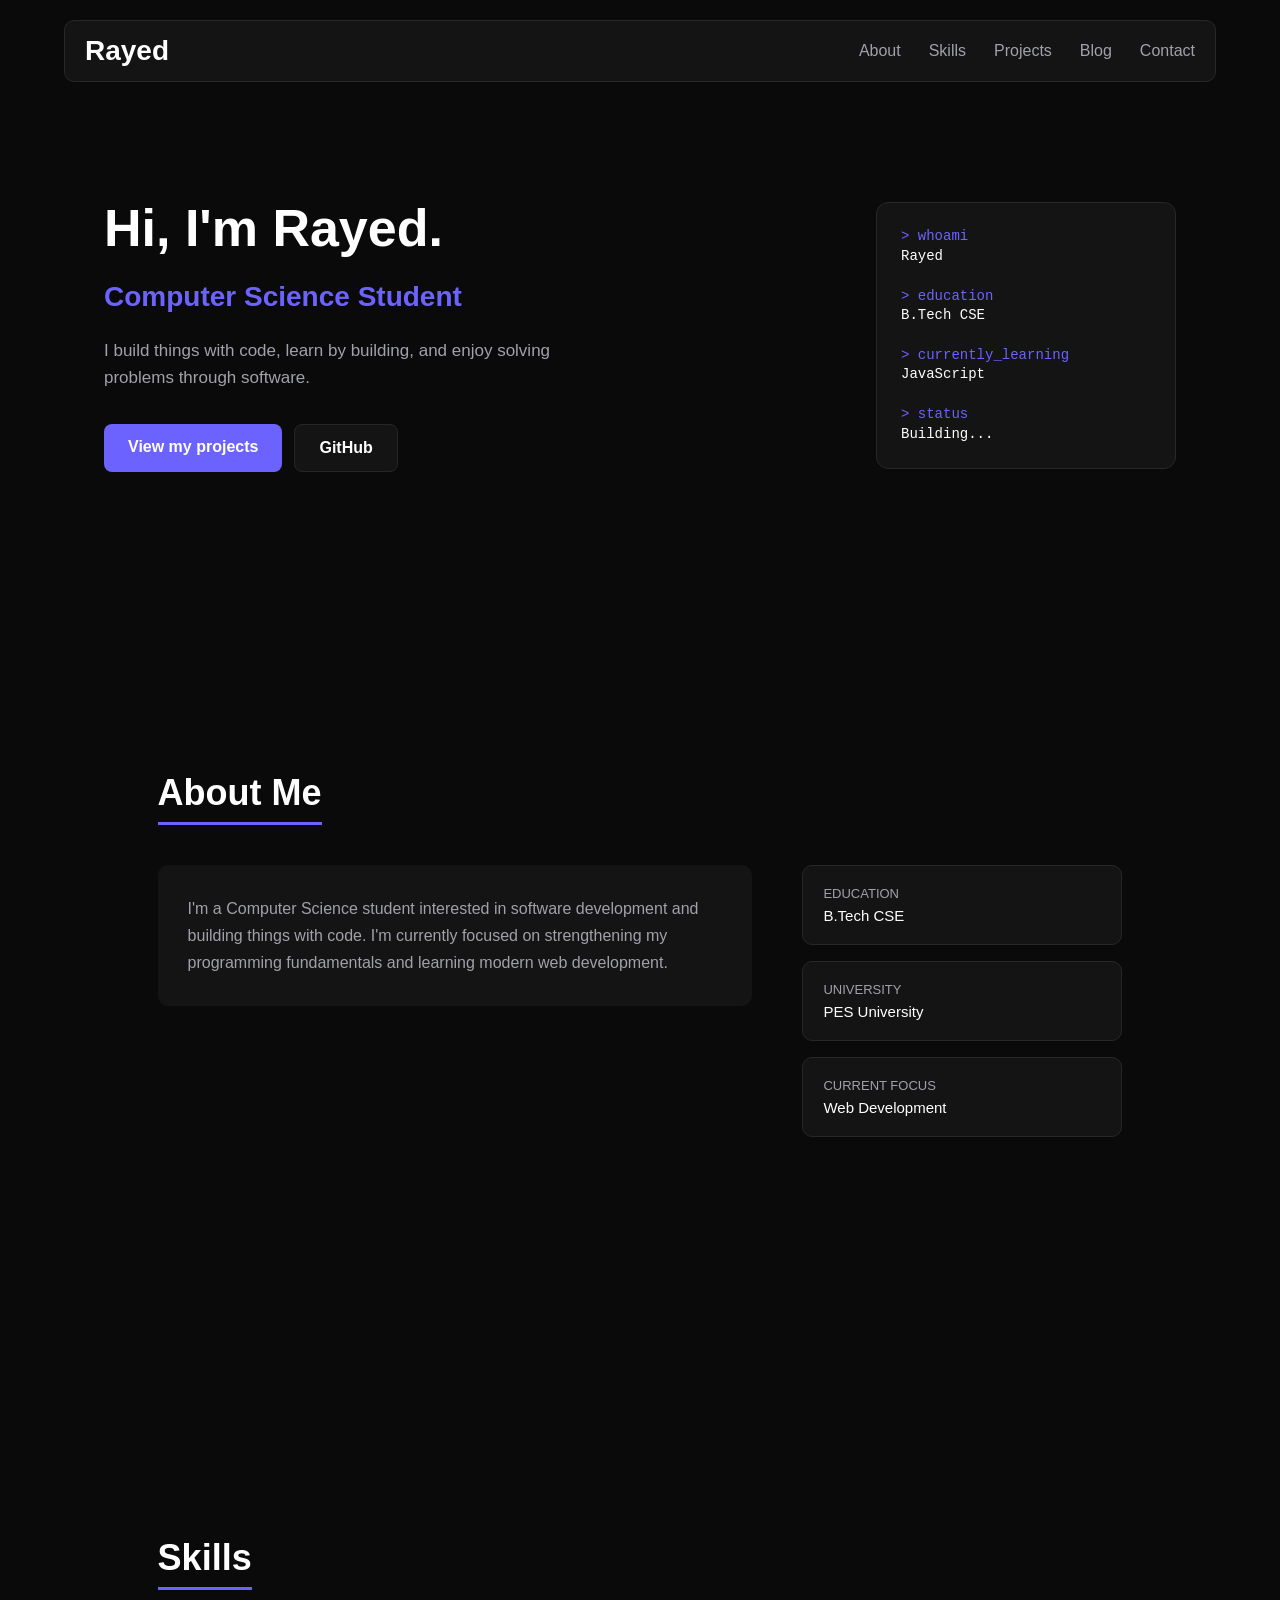
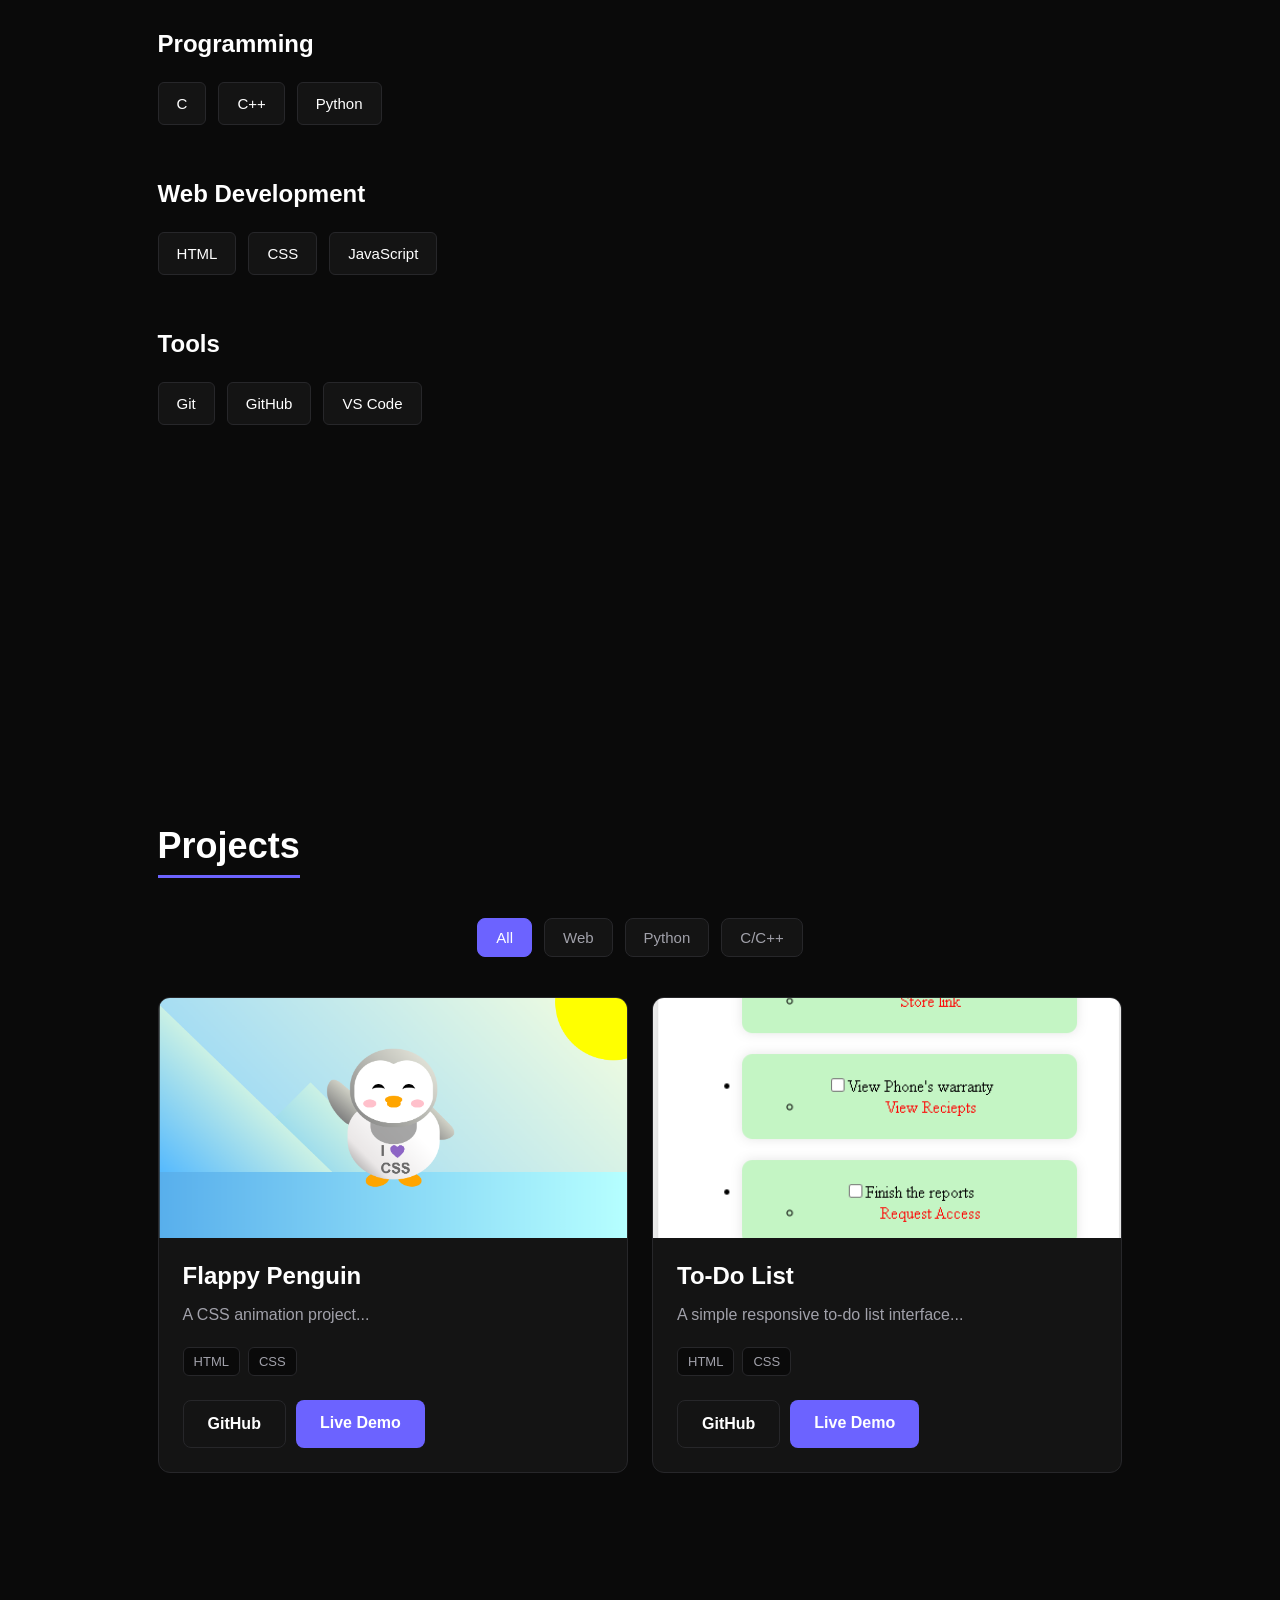
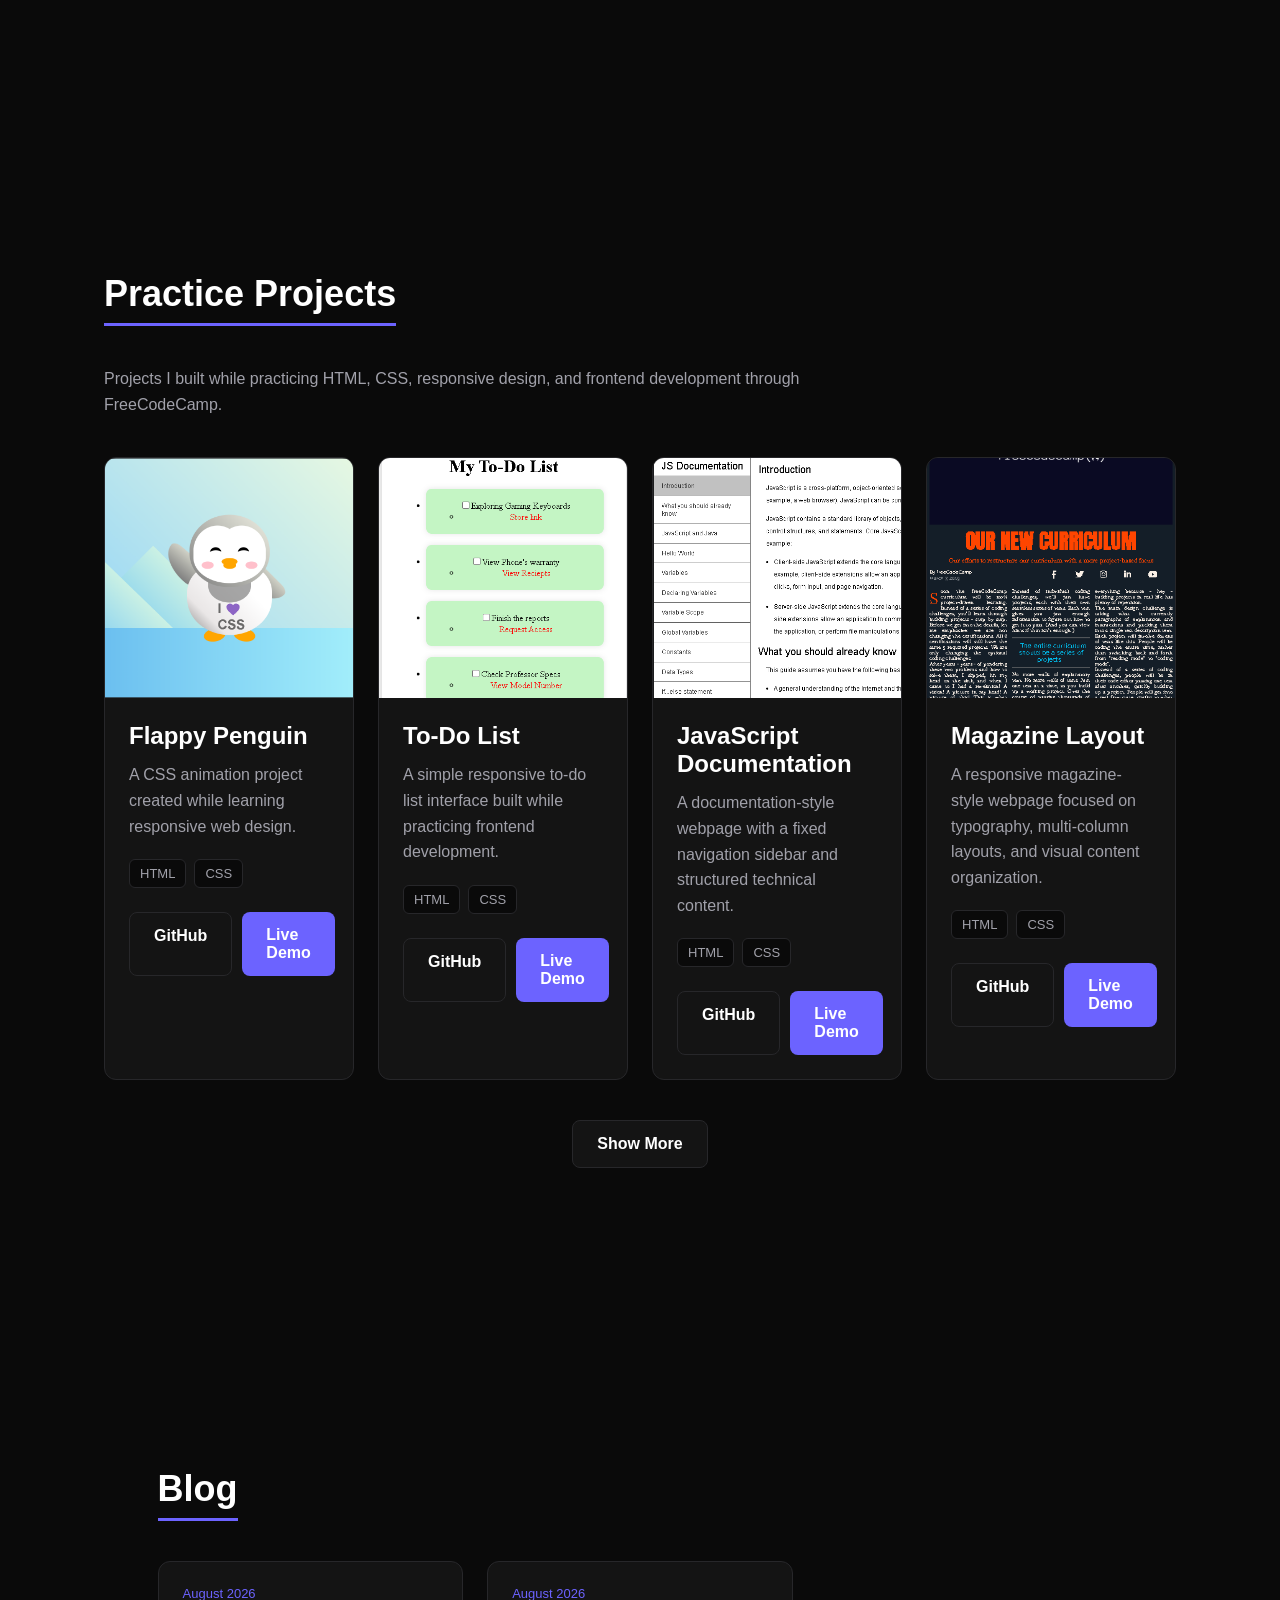
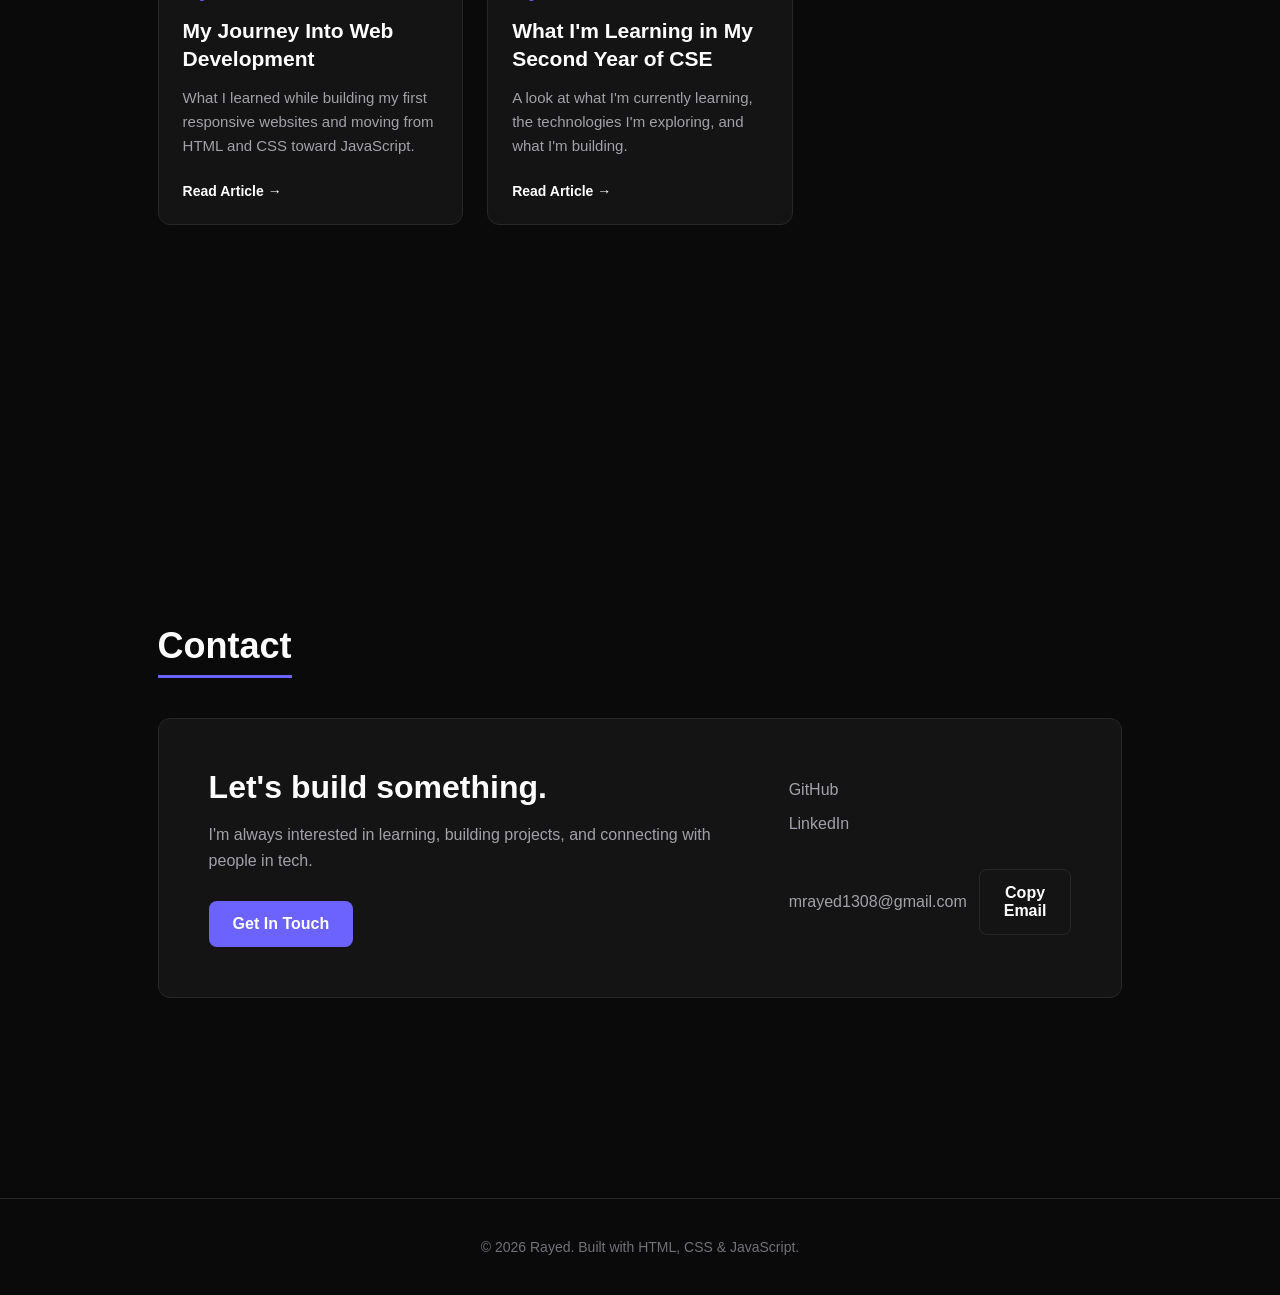
==== commit 9ad56b5a: "Added a practice projects section with active filterin" ====
--- a/index.html
+++ b/index.html
@@ -164,6 +164,26 @@
         </section>
       </section>
 
+      <!-- Practice Projects -->
+      <section id="practice-projects">
+        <div class="section-heading">
+          <h2>Practice Projects</h2>
+        </div>
+
+        <p class="practice-intro">
+          Projects I built while practicing HTML, CSS, responsive design, and
+          frontend development through FreeCodeCamp.
+        </p>
+
+        <div class="practice-projects-grid">
+          <!-- JavaScript will insert projects here -->
+        </div>
+
+        <button id="show-more-practice" class="btn btn-secondary">
+          Show More
+        </button>
+      </section>
+
       <!-- Blog -->
       <section id="blog">
         <section id="blog">
@@ -213,7 +233,6 @@
                 LinkedIn
               </a>
 
-              
               <div class="contact-email">
                 <span id="email-address"> mrayed1308@gmail.com </span>
 
--- a/styles.css
+++ b/styles.css
@@ -650,6 +650,56 @@
 }
 
 /* =========================
+   Practice Projects
+========================= */
+
+#practice-projects {
+  margin-top: 100px;
+}
+
+.practice-intro {
+  max-width: 700px;
+
+  color: var(--color-text-muted);
+
+  font-size: 16px;
+  line-height: 1.6;
+
+  margin-bottom: 40px;
+}
+
+.practice-projects-grid {
+  display: grid;
+
+  grid-template-columns: repeat(4, 1fr);
+
+  gap: 24px;
+}
+
+#show-more-practice {
+  display: block;
+
+  margin: 40px auto 0;
+}
+
+.empty-project-message {
+  grid-column: 1 / -1;
+
+  padding: 60px 20px;
+
+  text-align: center;
+
+  color: var(--color-text-muted);
+
+  background-color: var(--color-surface);
+
+  border: 1px solid var(--color-border);
+  border-radius: 12px;
+
+  font-size: 16px;
+  line-height: 1.6;
+}
+/* =========================
    Responsive Design
 ========================= */
 
@@ -737,10 +787,9 @@
 
   .contact-content {
     flex-direction: column;
-
     align-items: flex-start;
-
     padding: 30px;
+    width: 100%;
   }
   .menu-toggle {
     display: block;
@@ -768,19 +817,21 @@
 
     gap: 20px;
   }
-}
-
-/* #copy-email {
-  display: inline-block;
-  padding: 14px 24px;
-
-  background-color: var(--color-surface);
-  border: 1px solid var(--color-border);
-  border-radius: 8px;
-
-  color: var(--color-text);
-  font-size: 16px;
-  font-weight: 600;
-
-  cursor: pointer;
-} */+  .practice-projects-grid {
+    grid-template-columns: repeat(1, 1fr);
+  }
+  .contact-email {
+    flex-direction: column;
+    align-items: flex-start;
+    width: 100%;
+    gap: 16px;
+  }
+
+  #email-address {
+    overflow-wrap: anywhere;
+  }
+
+  #copy-email {
+    width: auto;
+  }
+}
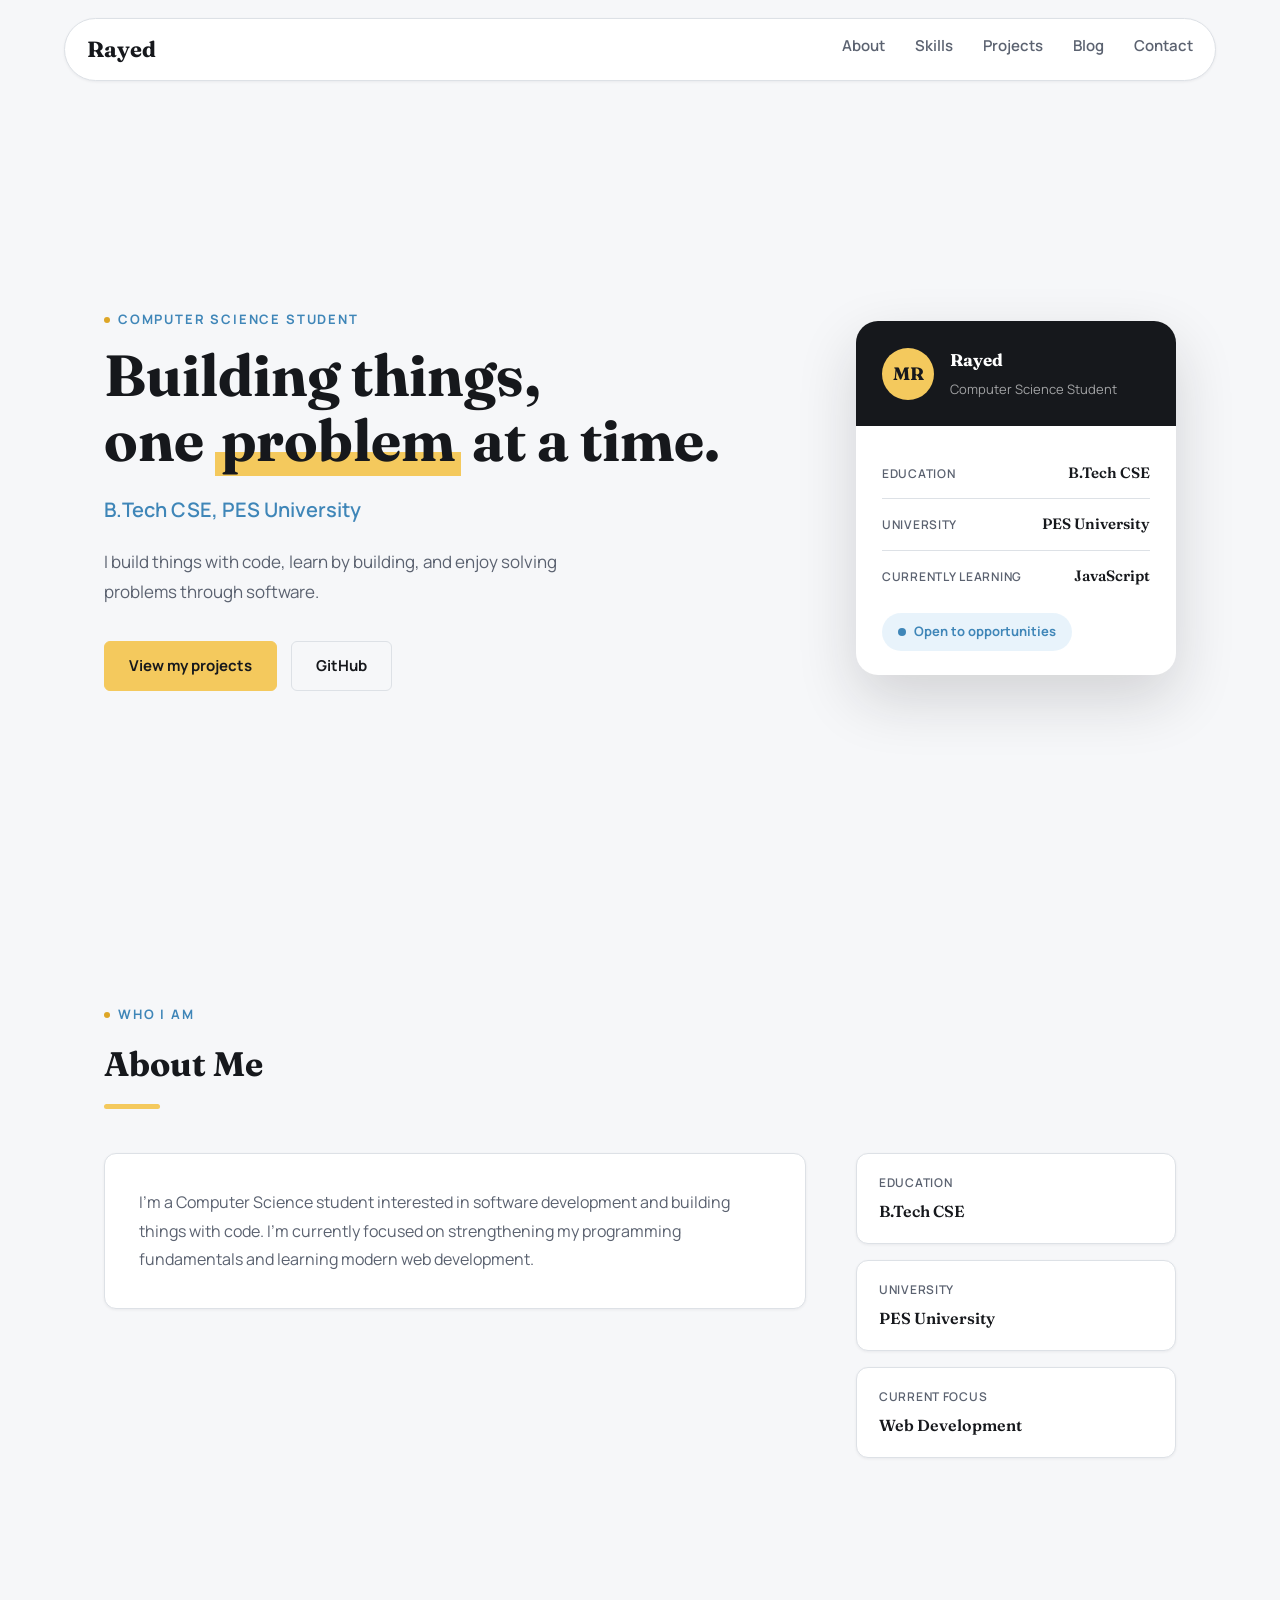
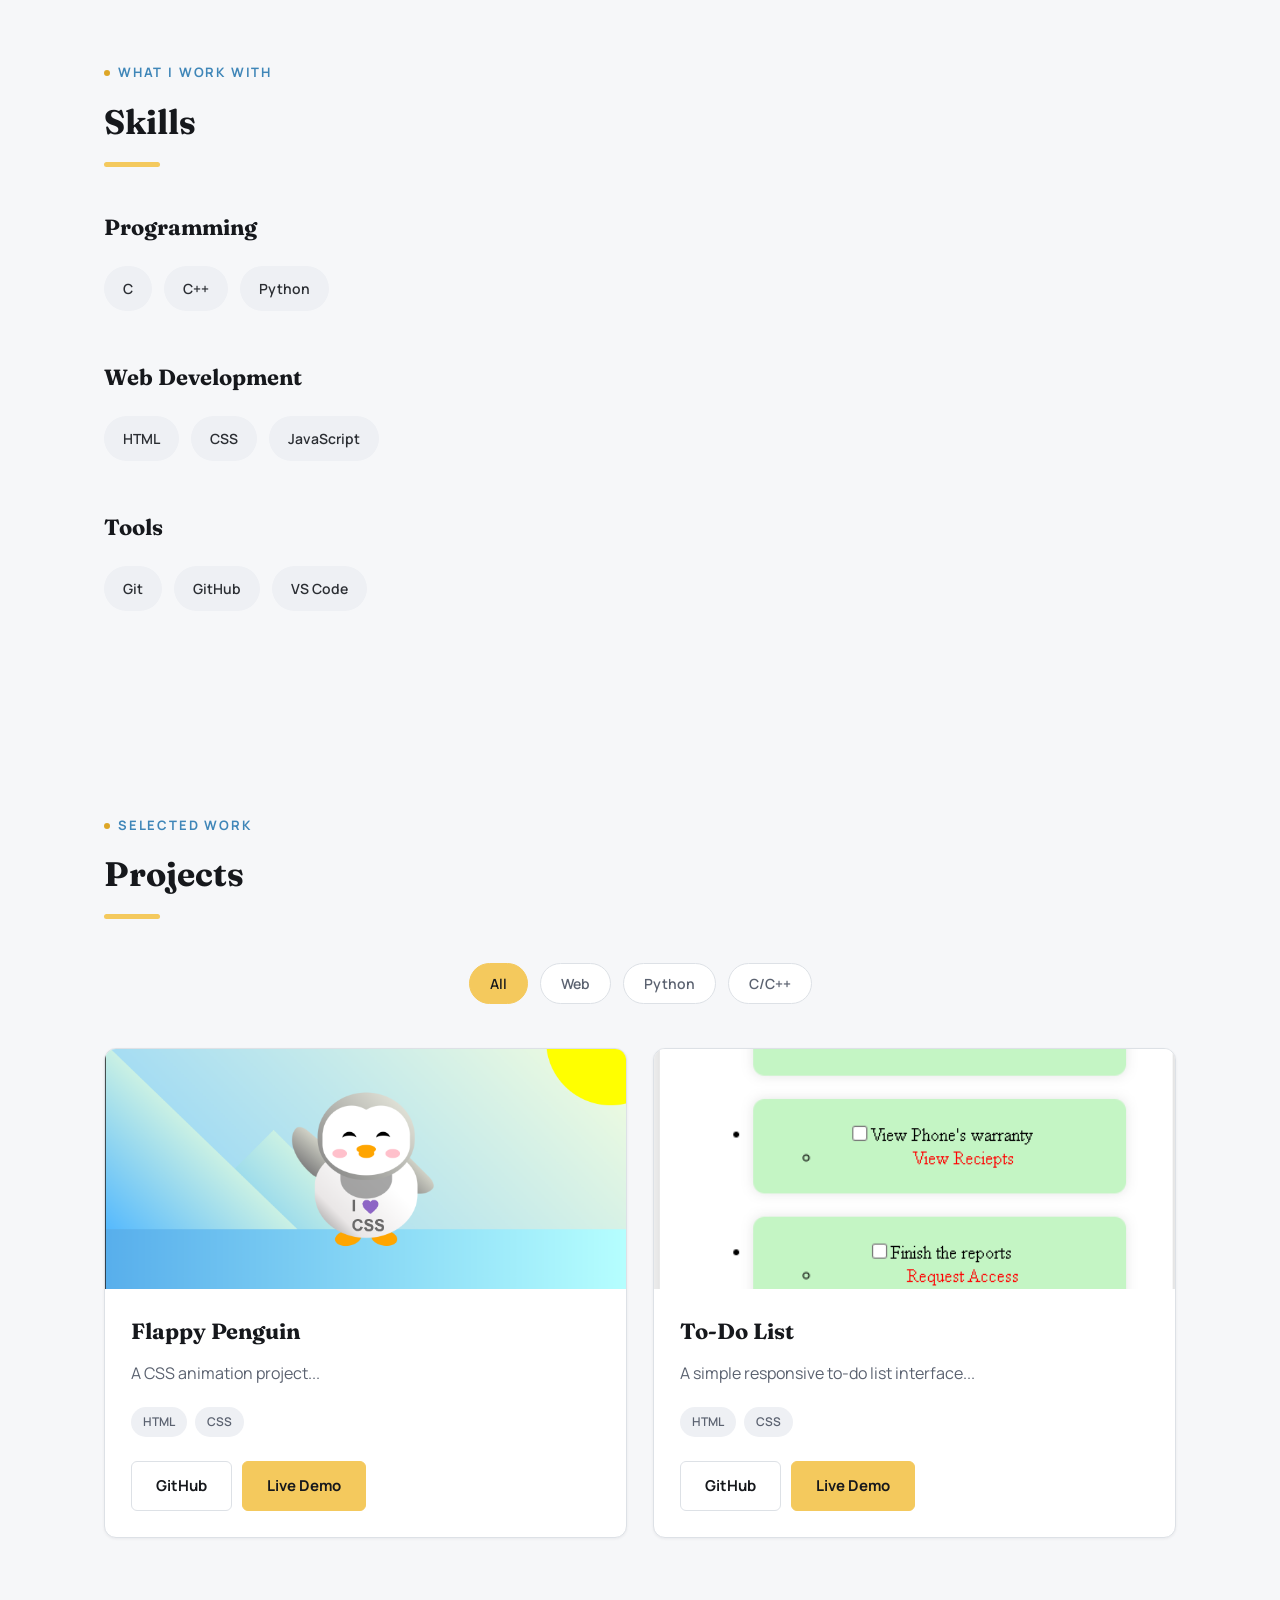
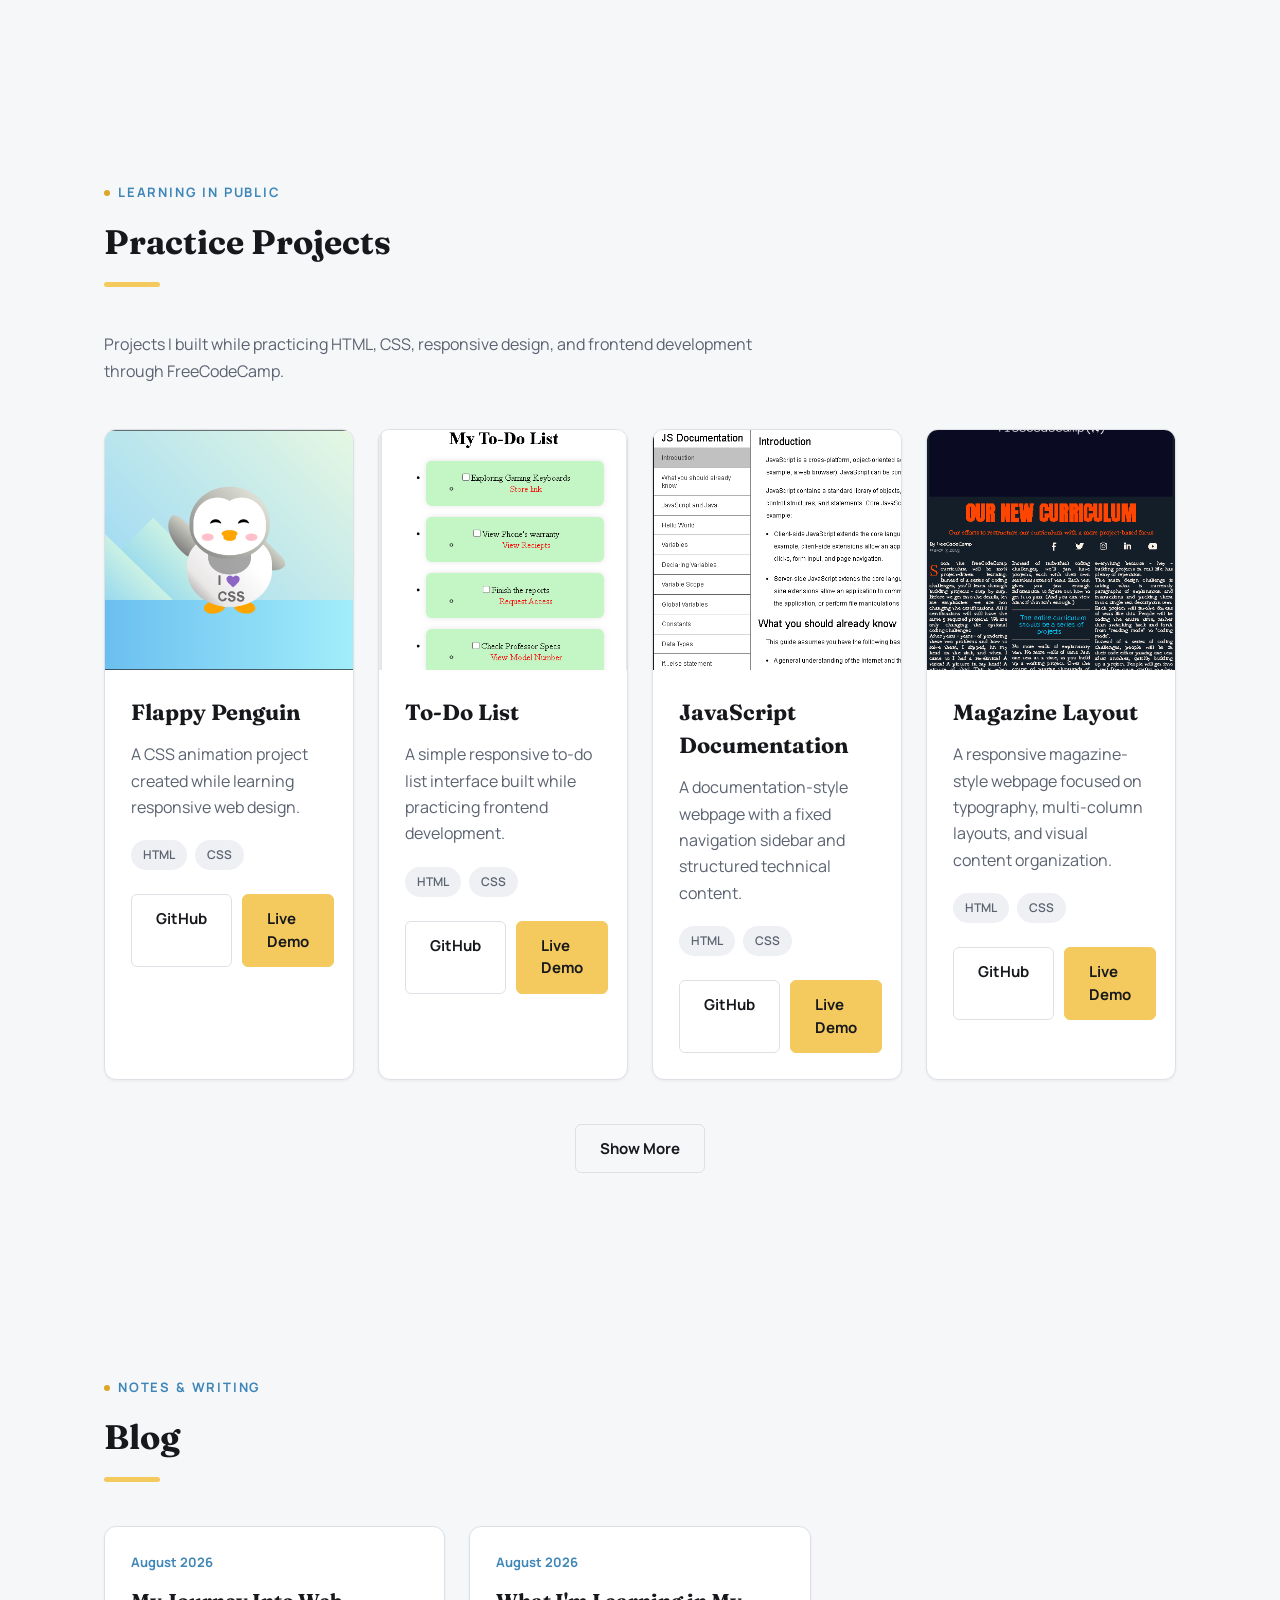
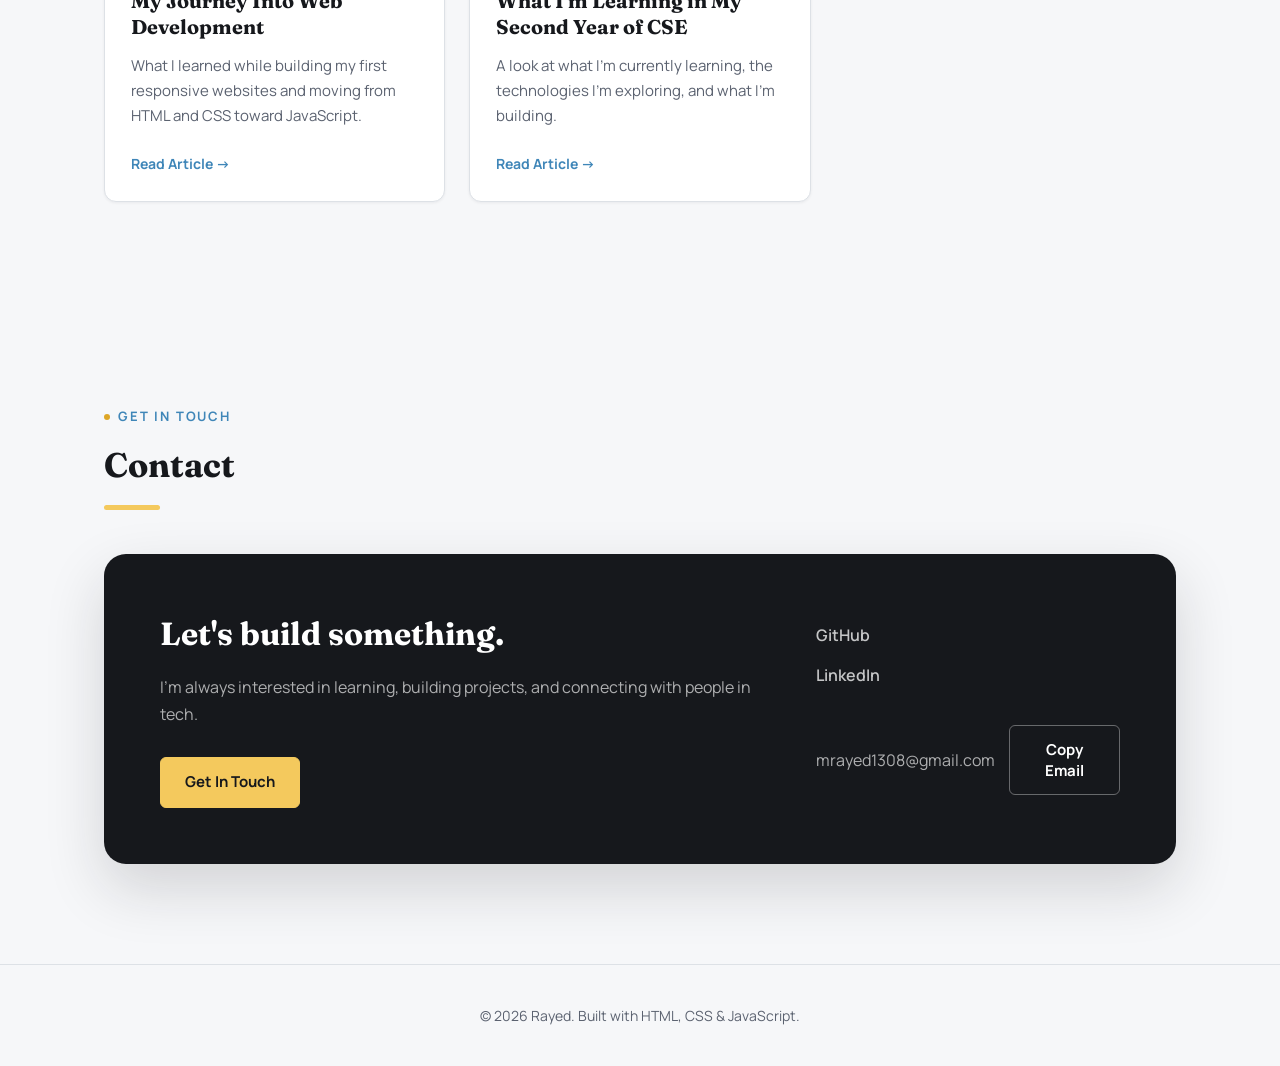
==== commit 443222d3: "feat: complete v2 UI/UX redesign" ====
--- a/index.html
+++ b/index.html
@@ -5,6 +5,13 @@
     <meta name="viewport" content="width=device-width, initial-scale=1.0" />
 
     <title>Rayed | Computer Science Student</title>
+
+    <link rel="preconnect" href="https://fonts.googleapis.com" />
+    <link rel="preconnect" href="https://fonts.gstatic.com" crossorigin />
+    <link
+      href="https://fonts.googleapis.com/css2?family=Fraunces:opsz,wght@9..144,500;9..144,700;9..144,900&family=Manrope:wght@400;500;600;700;800&display=swap"
+      rel="stylesheet"
+    />
 
     <link rel="stylesheet" href="styles.css" />
   </head>
@@ -33,9 +40,11 @@
       <section id="hero">
         <div class="hero-content">
           <div class="hero-text">
-            <h1>Hi, I'm Rayed.</h1>
-
-            <h2>Computer Science Student</h2>
+            <span class="eyebrow">Computer Science Student</span>
+
+            <h1>Building things,<br />one <span class="highlight">problem</span> at a time.</h1>
+
+            <h2>B.Tech CSE, PES University</h2>
 
             <p>
               I build things with code, learn by building, and enjoy solving
@@ -43,7 +52,7 @@
             </p>
 
             <div class="hero-buttons">
-              <a href="#projects" class="btn btn-primary"> View my projects </a>
+              <a href="#projects" class="btn btn-primary">View my projects</a>
 
               <a
                 href="https://github.com/Rayed2874"
@@ -56,118 +65,142 @@
             </div>
           </div>
 
-          <div class="terminal-card">
-            <p><span>&gt; whoami</span><br />Rayed</p>
-
-            <p><span>&gt; education</span><br />B.Tech CSE</p>
-
-            <p><span>&gt; currently_learning</span><br />JavaScript</p>
-
-            <p><span>&gt; status</span><br />Building...</p>
+          <div class="profile-card">
+            <div class="profile-card-header">
+              <div class="profile-avatar">MR</div>
+              <div>
+                <h3>Rayed</h3>
+                <span>Computer Science Student</span>
+              </div>
+            </div>
+
+            <div class="profile-rows">
+              <div class="profile-row">
+                <span class="label">Education</span>
+                <span class="value">B.Tech CSE</span>
+              </div>
+
+              <div class="profile-row">
+                <span class="label">University</span>
+                <span class="value">PES University</span>
+              </div>
+
+              <div class="profile-row">
+                <span class="label">Currently learning</span>
+                <span class="value">JavaScript</span>
+              </div>
+            </div>
+
+            <div class="profile-status">
+              <span class="status-dot"></span>
+              Open to opportunities
+            </div>
           </div>
         </div>
       </section>
 
       <!-- About -->
       <section id="about">
-        <section id="about">
-          <div class="section-heading">
-            <h2>About Me</h2>
-          </div>
-
-          <div class="about-content">
-            <div class="about-text">
-              <p>
-                I'm a Computer Science student interested in software
-                development and building things with code. I'm currently focused
-                on strengthening my programming fundamentals and learning modern
-                web development.
-              </p>
-            </div>
-
-            <div class="about-info">
-              <div class="info-card">
-                <span>Education</span>
-                <p>B.Tech CSE</p>
-              </div>
-
-              <div class="info-card">
-                <span>University</span>
-                <p>PES University</p>
-              </div>
-
-              <div class="info-card">
-                <span>Current Focus</span>
-                <p>Web Development</p>
-              </div>
-            </div>
-          </div>
-        </section>
+        <div class="section-heading">
+          <span class="eyebrow">Who I am</span>
+          <h2>About Me</h2>
+          <div class="heading-bar"></div>
+        </div>
+
+        <div class="about-content">
+          <div class="about-text">
+            <p>
+              I'm a Computer Science student interested in software
+              development and building things with code. I'm currently focused
+              on strengthening my programming fundamentals and learning modern
+              web development.
+            </p>
+          </div>
+
+          <div class="about-info">
+            <div class="info-card">
+              <span>Education</span>
+              <p>B.Tech CSE</p>
+            </div>
+
+            <div class="info-card">
+              <span>University</span>
+              <p>PES University</p>
+            </div>
+
+            <div class="info-card">
+              <span>Current Focus</span>
+              <p>Web Development</p>
+            </div>
+          </div>
+        </div>
       </section>
 
       <!-- Skills -->
       <section id="skills">
-        <section id="skills">
-          <div class="section-heading">
-            <h2>Skills</h2>
-          </div>
-
-          <div class="skills-content">
-            <div class="skill-category">
-              <h3>Programming</h3>
-
-              <div class="skill-list">
-                <div class="skill-card">C</div>
-                <div class="skill-card">C++</div>
-                <div class="skill-card">Python</div>
-              </div>
-            </div>
-
-            <div class="skill-category">
-              <h3>Web Development</h3>
-
-              <div class="skill-list">
-                <div class="skill-card">HTML</div>
-                <div class="skill-card">CSS</div>
-                <div class="skill-card">JavaScript</div>
-              </div>
-            </div>
-
-            <div class="skill-category">
-              <h3>Tools</h3>
-
-              <div class="skill-list">
-                <div class="skill-card">Git</div>
-                <div class="skill-card">GitHub</div>
-                <div class="skill-card">VS Code</div>
-              </div>
-            </div>
-          </div>
-        </section>
+        <div class="section-heading">
+          <span class="eyebrow">What I work with</span>
+          <h2>Skills</h2>
+          <div class="heading-bar"></div>
+        </div>
+
+        <div class="skills-content">
+          <div class="skill-category">
+            <h3>Programming</h3>
+
+            <div class="skill-list">
+              <div class="skill-card">C</div>
+              <div class="skill-card">C++</div>
+              <div class="skill-card">Python</div>
+            </div>
+          </div>
+
+          <div class="skill-category">
+            <h3>Web Development</h3>
+
+            <div class="skill-list">
+              <div class="skill-card">HTML</div>
+              <div class="skill-card">CSS</div>
+              <div class="skill-card">JavaScript</div>
+            </div>
+          </div>
+
+          <div class="skill-category">
+            <h3>Tools</h3>
+
+            <div class="skill-list">
+              <div class="skill-card">Git</div>
+              <div class="skill-card">GitHub</div>
+              <div class="skill-card">VS Code</div>
+            </div>
+          </div>
+        </div>
       </section>
 
       <!-- Projects -->
       <section id="projects">
-        <section id="projects">
-          <div class="section-heading">
-            <h2>Projects</h2>
-          </div>
-
-          <div class="project-filters">
-            <button class="filter-btn active" data-filter="all">All</button>
-            <button class="filter-btn" data-filter="web">Web</button>
-            <button class="filter-btn" data-filter="python">Python</button>
-            <button class="filter-btn" data-filter="cpp">C/C++</button>
-          </div>
-
-          <div class="projects-grid"></div>
-        </section>
+        <div class="section-heading">
+          <span class="eyebrow">Selected work</span>
+          <h2>Projects</h2>
+          <div class="heading-bar"></div>
+        </div>
+
+        <div class="project-filters">
+          <button class="filter-btn active" data-filter="all">All</button>
+          <button class="filter-btn" data-filter="web">Web</button>
+          <button class="filter-btn" data-filter="python">Python</button>
+          <button class="filter-btn" data-filter="cpp">C/C++</button>
+        </div>
+
+        <div class="projects-grid"></div>
       </section>
 
       <!-- Practice Projects -->
       <section id="practice-projects">
         <div class="section-heading">
+          <span class="eyebrow">Learning in public</span>
           <h2>Practice Projects</h2>
+          <div class="heading-bar"></div>
         </div>
 
         <p class="practice-intro">
@@ -186,71 +219,71 @@
 
       <!-- Blog -->
       <section id="blog">
-        <section id="blog">
-          <div class="section-heading">
-            <h2>Blog</h2>
-          </div>
-
-          <div class="blog-grid"></div>
-        </section>
+        <div class="section-heading">
+          <span class="eyebrow">Notes &amp; writing</span>
+          <h2>Blog</h2>
+          <div class="heading-bar"></div>
+        </div>
+
+        <div class="blog-grid"></div>
       </section>
 
       <!-- Contact -->
       <section id="contact">
-        <section id="contact">
-          <div class="section-heading">
-            <h2>Contact</h2>
-          </div>
-
-          <div class="contact-content">
-            <div class="contact-text">
-              <h3>Let's build something.</h3>
-
-              <p>
-                I'm always interested in learning, building projects, and
-                connecting with people in tech.
-              </p>
-
-              <a href="mailto:mrayed1308@gmail.com" class="btn btn-primary">
-                Get In Touch
-              </a>
-            </div>
-
-            <div class="contact-links">
-              <a
-                href="https://github.com/Rayed2874"
-                target="_blank"
-                rel="noopener noreferrer"
-              >
-                GitHub
-              </a>
-
-              <a
-                href="https://www.linkedin.com/in/mohammed-rayed-19a585382/"
-                target="_blank"
-                rel="noopener noreferrer"
-              >
-                LinkedIn
-              </a>
-
-              <div class="contact-email">
-                <span id="email-address"> mrayed1308@gmail.com </span>
-
-                <button id="copy-email" class="btn btn-secondary">
-                  Copy Email
-                </button>
-              </div>
-            </div>
-          </div>
-        </section>
+        <div class="section-heading">
+          <span class="eyebrow">Get in touch</span>
+          <h2>Contact</h2>
+          <div class="heading-bar"></div>
+        </div>
+
+        <div class="contact-content">
+          <div class="contact-text">
+            <h3>Let's build something.</h3>
+
+            <p>
+              I'm always interested in learning, building projects, and
+              connecting with people in tech.
+            </p>
+
+            <a href="mailto:mrayed1308@gmail.com" class="btn btn-primary">
+              Get In Touch
+            </a>
+          </div>
+
+          <div class="contact-links">
+            <a
+              href="https://github.com/Rayed2874"
+              target="_blank"
+              rel="noopener noreferrer"
+            >
+              GitHub
+            </a>
+
+            <a
+              href="https://www.linkedin.com/in/mohammed-rayed-19a585382/"
+              target="_blank"
+              rel="noopener noreferrer"
+            >
+              LinkedIn
+            </a>
+
+            <div class="contact-email">
+              <span id="email-address">mrayed1308@gmail.com</span>
+
+              <button id="copy-email" class="btn btn-secondary">
+                Copy Email
+              </button>
+            </div>
+          </div>
+        </div>
       </section>
     </main>
 
     <footer>
-      <p>© 2026 Rayed. Built with HTML, CSS & JavaScript.</p>
+      <p>© 2026 Rayed. Built with HTML, CSS &amp; JavaScript.</p>
     </footer>
 
     <script src="data.js"></script>
     <script src="script.js"></script>
   </body>
-</html>
+</html>
--- a/styles.css
+++ b/styles.css
@@ -2,22 +2,35 @@
    Base
 ========================= */
 :root {
-  /* Backgrounds */
-  --color-bg: #0a0a0a;
-  --color-surface: #141414;
-
-  /* Borders */
-  --color-border: #27272a;
-  --color-border-light: #52525b;
-
-  /* Text */
-  --color-text: #ffffff;
-  --color-text-muted: #a1a1aa;
-  --color-text-subtle: #71717a;
-
-  /* Accent */
-  --color-accent: #6c63ff;
-}
+  /* Palette — butter yellow / sky blue / grey / ink black */
+  --color-bg: #f6f7f9;
+  --color-surface: #ffffff;
+  --color-surface-alt: #eef0f4;
+
+  --color-ink: #16181c;
+  --color-ink-soft: #2b2e33;
+
+  --color-grey: #5b6270;
+  --color-grey-light: #dde1e6;
+
+  --color-butter: #f4c95d;
+  --color-butter-dark: #dda627;
+
+  --color-sky: #6fb6e6;
+  --color-sky-dark: #3f86b8;
+
+  --font-display: "Fraunces", Georgia, serif;
+  --font-body: "Manrope", "Segoe UI", sans-serif;
+
+  --radius-sm: 6px;
+  --radius-md: 12px;
+  --radius-lg: 22px;
+
+  --shadow-sm: 0 1px 3px rgba(22, 24, 28, 0.06);
+  --shadow-md: 0 10px 26px rgba(22, 24, 28, 0.09);
+  --shadow-lg: 0 24px 60px rgba(22, 24, 28, 0.16);
+}
+
 * {
   margin: 0;
   padding: 0;
@@ -30,16 +43,56 @@
 
 body {
   background-color: var(--color-bg);
-  color: var(--color-text);
-  font-family: Arial, sans-serif;
-}
+  color: var(--color-ink-soft);
+
+  font-family: var(--font-body);
+
+  line-height: 1.5;
+
+  -webkit-font-smoothing: antialiased;
+}
+
 main {
-  padding-top: 100px;
+  padding-top: 96px;
 }
 
 a {
   color: inherit;
   text-decoration: none;
+}
+
+img {
+  max-width: 100%;
+  display: block;
+}
+
+/* =========================
+   Shared type helpers
+========================= */
+
+.eyebrow {
+  display: inline-flex;
+  align-items: center;
+  gap: 8px;
+
+  font-family: var(--font-body);
+  font-size: 13px;
+  font-weight: 700;
+
+  text-transform: uppercase;
+  letter-spacing: 0.14em;
+
+  color: var(--color-sky-dark);
+
+  margin-bottom: 14px;
+}
+
+.eyebrow::before {
+  content: "";
+  width: 6px;
+  height: 6px;
+  border-radius: 50%;
+  background-color: var(--color-butter-dark);
 }
 
 /* =========================
@@ -53,7 +106,7 @@
 
   width: 100%;
 
-  padding: 20px 5%;
+  padding: 18px 5%;
 
   background-color: var(--color-bg);
 
@@ -68,37 +121,47 @@
   justify-content: space-between;
   align-items: center;
 
-  padding: 14px 20px;
+  padding: 14px 22px;
 
   background-color: var(--color-surface);
 
-  border: 1px solid var(--color-border);
-  border-radius: 10px;
+  border: 1px solid var(--color-grey-light);
+  border-radius: 999px;
+
+  box-shadow: var(--shadow-sm);
 }
 
 .logo {
-  font-size: 28px;
-  font-weight: 700;
+  font-family: var(--font-display);
+  font-size: 22px;
+  font-weight: 700;
+
+  color: var(--color-ink);
 }
 
 .nav-links {
   display: flex;
-  gap: 28px;
+  gap: 30px;
 }
 
 .nav-links a {
-  color: var(--color-text-muted);
-  font-size: 16px;
-
-  transition: color 0.2s ease;
-}
-
-.nav-links a:hover {
-  color: var(--color-text);
-}
+  color: var(--color-grey);
+
+  font-size: 15px;
+  font-weight: 600;
+
+  padding-bottom: 4px;
+  border-bottom: 2px solid transparent;
+
+  transition: color 0.2s ease, border-color 0.2s ease;
+}
+
+.nav-links a:hover,
 .nav-links a.active {
-  color: var(--color-accent);
-}
+  color: var(--color-ink);
+  border-bottom-color: var(--color-butter);
+}
+
 /* =========================
    Sections
 ========================= */
@@ -106,8 +169,32 @@
 section {
   max-width: 1200px;
   margin: 0 auto;
+
   padding: 100px 5%;
 }
+
+.section-heading {
+  margin-bottom: 44px;
+}
+
+.section-heading h2 {
+  font-family: var(--font-display);
+  font-size: 34px;
+  font-weight: 700;
+
+  color: var(--color-ink);
+}
+
+.heading-bar {
+  width: 56px;
+  height: 5px;
+
+  margin-top: 14px;
+
+  background-color: var(--color-butter);
+  border-radius: 3px;
+}
+
 /* =========================
    Hero
 ========================= */
@@ -115,6 +202,8 @@
 #hero {
   display: flex;
   align-items: center;
+
+  min-height: calc(100vh - 96px);
 }
 
 .hero-content {
@@ -124,127 +213,231 @@
   justify-content: space-between;
   align-items: center;
 
-  gap: 60px;
+  gap: 70px;
 }
 
 .hero-text {
-  max-width: 650px;
+  max-width: 640px;
 }
 
 .hero-text h1 {
-  font-size: 52px;
-  line-height: 1.1;
-  margin-bottom: 24px;
+  font-family: var(--font-display);
+  font-size: 58px;
+  font-weight: 700;
+  line-height: 1.12;
+
+  color: var(--color-ink);
+
+  margin-bottom: 22px;
+}
+
+.hero-text h1 .highlight {
+  background-image: linear-gradient(to top, var(--color-butter) 34%, transparent 34%);
+  padding: 0 6px;
 }
 
 .hero-text h2 {
-  font-size: 28px;
-  color: var(--color-accent);
-  margin-bottom: 24px;
+  font-family: var(--font-body);
+  font-size: 20px;
+  font-weight: 600;
+
+  color: var(--color-sky-dark);
+
+  margin-bottom: 22px;
 }
 
 .hero-text p {
-  max-width: 500px;
-
-  color: var(--color-text-muted);
+  max-width: 520px;
+
+  color: var(--color-grey);
+
   font-size: 17px;
-  line-height: 1.6;
-
-  margin-bottom: 32px;
+  line-height: 1.75;
+
+  margin-bottom: 34px;
 }
 
 /* Buttons */
 
 .hero-buttons {
   display: flex;
-  gap: 12px;
+  gap: 14px;
 }
 
 .btn {
   display: inline-block;
 
-  padding: 14px 24px;
-
-  background: none;
-  border: none;
-  border-radius: 8px;
-
-  color: var(--color-text);
-
-  font-size: 16px;
-  font-weight: 600;
-  font-family: inherit;
+  padding: 13px 24px;
+
+  border-radius: var(--radius-sm);
+
+  font-family: var(--font-body);
+  font-size: 15px;
+  font-weight: 700;
 
   cursor: pointer;
 
-  transition: 0.2s ease;
+  transition:
+    transform 0.2s ease,
+    background-color 0.2s ease,
+    color 0.2s ease,
+    border-color 0.2s ease;
 }
 
 .btn-primary {
-  background-color: var(--color-accent);
+  background-color: var(--color-butter);
+
+  color: var(--color-ink);
+
+  border: 1px solid var(--color-butter);
 }
 
 .btn-primary:hover {
   transform: translateY(-2px);
+
+  background-color: var(--color-ink);
+
+  color: var(--color-butter);
+
+  border-color: var(--color-ink);
 }
 
 .btn-secondary {
+  background-color: transparent;
+
+  color: var(--color-ink);
+
+  border: 1.5px solid var(--color-grey-light);
+}
+
+.btn-secondary:hover {
+  background-color: var(--color-ink);
+
+  border-color: var(--color-ink);
+
+  color: #ffffff;
+}
+
+/* Profile card (hero signature element) */
+
+.profile-card {
+  width: 320px;
+  flex-shrink: 0;
+
   background-color: var(--color-surface);
-  border: 1px solid var(--color-border);
-}
-
-.btn-secondary:hover {
-  background-color: var(--color-surface);
-}
-
-/* Terminal */
-
-.terminal-card {
-  width: 300px;
-
-  padding: 24px;
-
-  background-color: var(--color-surface);
-
-  border: 1px solid var(--color-border);
-  border-radius: 12px;
-}
-
-.terminal-card p {
-  color: var(--color-text);
-
-  font-family: monospace;
-  font-size: 14px;
-
-  line-height: 1.4;
-
-  margin-bottom: 20px;
-}
-
-.terminal-card p:last-child {
-  margin-bottom: 0;
-}
-
-.terminal-card span {
-  color: var(--color-accent);
-}
-
-/* =========================
-   Section Heading
-========================= */
-
-.section-heading {
-  margin-bottom: 40px;
-}
-
-.section-heading h2 {
-  display: inline-block;
-
-  font-size: 36px;
-
-  padding-bottom: 8px;
-
-  border-bottom: 3px solid var(--color-accent);
+
+  border-radius: var(--radius-lg);
+
+  box-shadow: var(--shadow-lg);
+
+  overflow: hidden;
+}
+
+.profile-card-header {
+  display: flex;
+  align-items: center;
+  gap: 16px;
+
+  padding: 26px;
+
+  background-color: var(--color-ink);
+}
+
+.profile-avatar {
+  width: 52px;
+  height: 52px;
+  flex-shrink: 0;
+
+  display: flex;
+  align-items: center;
+  justify-content: center;
+
+  border-radius: 50%;
+
+  background-color: var(--color-butter);
+
+  font-family: var(--font-display);
+  font-weight: 700;
+  font-size: 18px;
+
+  color: var(--color-ink);
+}
+
+.profile-card-header h3 {
+  font-family: var(--font-display);
+  font-size: 17px;
+  font-weight: 700;
+
+  color: #ffffff;
+
+  margin-bottom: 3px;
+}
+
+.profile-card-header span {
+  font-size: 13px;
+
+  color: rgba(255, 255, 255, 0.6);
+}
+
+.profile-rows {
+  padding: 22px 26px 6px;
+}
+
+.profile-row {
+  display: flex;
+  justify-content: space-between;
+  align-items: baseline;
+
+  padding: 14px 0;
+
+  border-bottom: 1px solid var(--color-grey-light);
+}
+
+.profile-row:last-child {
+  border-bottom: none;
+}
+
+.profile-row .label {
+  font-size: 12px;
+  font-weight: 600;
+  text-transform: uppercase;
+  letter-spacing: 0.06em;
+
+  color: var(--color-grey);
+}
+
+.profile-row .value {
+  font-family: var(--font-display);
+  font-size: 15px;
+  font-weight: 600;
+
+  color: var(--color-ink);
+}
+
+.profile-status {
+  display: inline-flex;
+  align-items: center;
+  gap: 8px;
+
+  margin: 6px 26px 24px;
+  padding: 9px 16px;
+
+  background-color: rgba(111, 182, 230, 0.16);
+
+  border-radius: 999px;
+
+  font-size: 13px;
+  font-weight: 700;
+
+  color: var(--color-sky-dark);
+}
+
+.status-dot {
+  width: 8px;
+  height: 8px;
+  border-radius: 50%;
+
+  background-color: var(--color-sky-dark);
 }
 
 /* =========================
@@ -262,22 +455,27 @@
 .about-text {
   flex: 1;
 
-  padding: 30px;
+  padding: 34px;
 
   background-color: var(--color-surface);
 
-  border-radius: 10px;
+  border: 1px solid var(--color-grey-light);
+
+  border-radius: var(--radius-md);
+
+  box-shadow: var(--shadow-sm);
 }
 
 .about-text p {
-  color: var(--color-text-muted);
+  color: var(--color-grey);
 
   font-size: 16px;
-  line-height: 1.7;
+  line-height: 1.8;
 }
 
 .about-info {
   width: 320px;
+  flex-shrink: 0;
 
   display: flex;
   flex-direction: column;
@@ -286,30 +484,49 @@
 }
 
 .info-card {
-  padding: 20px;
+  padding: 20px 22px;
 
   background-color: var(--color-surface);
 
-  border: 1px solid var(--color-border);
-  border-radius: 10px;
+  border: 1px solid var(--color-grey-light);
+
+  border-radius: var(--radius-md);
+
+  box-shadow: var(--shadow-sm);
+
+  transition: border-color 0.2s ease, transform 0.2s ease, box-shadow 0.2s ease;
+}
+
+.info-card:hover {
+  border-color: var(--color-sky);
+
+  transform: translateX(4px);
+
+  box-shadow: var(--shadow-md);
 }
 
 .info-card span {
   display: block;
 
-  color: var(--color-text-muted);
-
-  font-size: 13px;
+  color: var(--color-grey);
+
+  font-size: 12px;
+  font-weight: 600;
   text-transform: uppercase;
-
-  margin-bottom: 6px;
+  letter-spacing: 0.06em;
+
+  margin-bottom: 7px;
 }
 
 .info-card p {
-  color: var(--color-text);
-
-  font-size: 15px;
-}
+  font-family: var(--font-display);
+  font-weight: 600;
+
+  color: var(--color-ink);
+
+  font-size: 16px;
+}
+
 /* =========================
    Skills
 ========================= */
@@ -318,13 +535,17 @@
   display: flex;
   flex-direction: column;
 
-  gap: 55px;
+  gap: 50px;
 }
 
 .skill-category h3 {
-  font-size: 24px;
-
-  margin-bottom: 24px;
+  font-family: var(--font-display);
+  font-size: 22px;
+  font-weight: 700;
+
+  color: var(--color-ink);
+
+  margin-bottom: 22px;
 }
 
 .skill-list {
@@ -334,52 +555,72 @@
 }
 
 .skill-card {
-  padding: 12px 18px;
-
-  background-color: var(--color-surface);
-
-  border: 1px solid var(--color-border);
-  border-radius: 6px;
-
-  color: var(--color-text);
-
-  font-size: 15px;
-}
+  padding: 11px 18px;
+
+  background-color: var(--color-surface-alt);
+
+  border: 1px solid transparent;
+  border-radius: 999px;
+
+  color: var(--color-ink-soft);
+
+  font-size: 14px;
+  font-weight: 600;
+
+  transition:
+    background-color 0.2s ease,
+    color 0.2s ease;
+}
+
+.skill-card:hover {
+  background-color: var(--color-sky);
+
+  color: #ffffff;
+}
+
 /* =========================
    Projects
 ========================= */
+
 .project-filters {
   display: flex;
   justify-content: center;
+  flex-wrap: wrap;
 
   gap: 12px;
 
-  margin-bottom: 40px;
+  margin-bottom: 44px;
 }
 
 .filter-btn {
-  padding: 10px 18px;
+  padding: 10px 20px;
 
   background-color: var(--color-surface);
 
-  border: 1px solid var(--color-border);
-  border-radius: 8px;
-
-  color: var(--color-text-muted);
-
-  font-size: 15px;
+  border: 1.5px solid var(--color-grey-light);
+  border-radius: 999px;
+
+  color: var(--color-grey);
+
+  font-family: var(--font-body);
+  font-size: 14px;
+  font-weight: 600;
 
   cursor: pointer;
 
-  transition: 0.2s ease;
+  transition:
+    background-color 0.2s ease,
+    color 0.2s ease,
+    border-color 0.2s ease;
 }
 
 .filter-btn:hover,
 .filter-btn.active {
-  background-color: var(--color-accent);
-  color: var(--color-text);
-
-  border-color: var(--color-accent);
+  background-color: var(--color-butter);
+
+  color: var(--color-ink);
+
+  border-color: var(--color-butter);
 }
 
 /* Project grid */
@@ -389,7 +630,7 @@
 
   grid-template-columns: repeat(2, 1fr);
 
-  gap: 24px;
+  gap: 26px;
 }
 
 /* Project card */
@@ -399,21 +640,24 @@
 
   background-color: var(--color-surface);
 
-  border: 1px solid var(--color-border);
-  border-radius: 12px;
+  border: 1px solid var(--color-grey-light);
+  border-radius: var(--radius-md);
+
+  box-shadow: var(--shadow-sm);
 
   transition:
-    transform 0.2s ease,
-    border-color 0.2s ease;
+    transform 0.25s ease,
+    border-color 0.25s ease,
+    box-shadow 0.25s ease;
 }
 
 .project-card:hover {
-  transform: translateY(-4px);
-
-  border-color: var(--color-accent);
-}
-
-/* Project image */
+  transform: translateY(-5px);
+
+  border-color: var(--color-sky);
+
+  box-shadow: var(--shadow-md);
+}
 
 .project-image {
   width: 100%;
@@ -428,60 +672,120 @@
 
   object-fit: cover;
 
+  transition: transform 0.3s ease;
+}
+
+.project-card:hover .project-image img {
+  transform: scale(1.03);
+}
+
+/* Project content */
+
+.project-content {
+  padding: 26px;
+}
+
+.project-content h3 {
+  font-family: var(--font-display);
+  font-size: 22px;
+  font-weight: 700;
+
+  color: var(--color-ink);
+
+  margin-bottom: 12px;
+}
+
+.project-content p {
+  color: var(--color-grey);
+
+  line-height: 1.65;
+
+  margin-bottom: 20px;
+}
+
+/* Technologies */
+
+.project-tech {
+  display: flex;
+  flex-wrap: wrap;
+
+  gap: 8px;
+
+  margin-bottom: 24px;
+}
+
+.project-tech span {
+  padding: 6px 12px;
+
+  background-color: var(--color-surface-alt);
+
+  border-radius: 999px;
+
+  color: var(--color-grey);
+
+  font-size: 12px;
+  font-weight: 600;
+}
+
+/* Project links */
+
+.project-links {
+  display: flex;
+
+  gap: 10px;
+}
+
+/* =========================
+   Practice Projects
+========================= */
+
+#practice-projects {
+  margin-top: 40px;
+}
+
+.practice-intro {
+  max-width: 700px;
+
+  color: var(--color-grey);
+
+  font-size: 16px;
+  line-height: 1.7;
+
+  margin-bottom: 44px;
+}
+
+.practice-projects-grid {
+  display: grid;
+
+  grid-template-columns: repeat(4, 1fr);
+
+  gap: 24px;
+}
+
+#show-more-practice {
   display: block;
-}
-
-/* Project content */
-
-.project-content {
-  padding: 24px;
-}
-
-.project-content h3 {
-  font-size: 24px;
-
-  margin-bottom: 12px;
-}
-
-.project-content p {
-  color: var(--color-text-muted);
-
+
+  margin: 44px auto 0;
+}
+
+.empty-project-message {
+  grid-column: 1 / -1;
+
+  padding: 60px 20px;
+
+  text-align: center;
+
+  color: var(--color-grey);
+
+  background-color: var(--color-surface-alt);
+
+  border: 1px solid var(--color-grey-light);
+  border-radius: var(--radius-md);
+
+  font-size: 16px;
   line-height: 1.6;
-
-  margin-bottom: 20px;
-}
-
-/* Technologies */
-
-.project-tech {
-  display: flex;
-  flex-wrap: wrap;
-
-  gap: 8px;
-
-  margin-bottom: 24px;
-}
-
-.project-tech span {
-  padding: 6px 10px;
-
-  background-color: var(--color-bg);
-
-  border: 1px solid var(--color-border);
-  border-radius: 6px;
-
-  color: var(--color-text-muted);
-
-  font-size: 13px;
-}
-
-/* Project links */
-
-.project-links {
-  display: flex;
-
-  gap: 10px;
-}
+}
+
 /* =========================
    Blog
 ========================= */
@@ -497,64 +801,75 @@
 .blog-card {
   background-color: var(--color-surface);
 
-  border: 1px solid var(--color-border);
-  border-radius: 12px;
+  border: 1px solid var(--color-grey-light);
+  border-radius: var(--radius-md);
+
+  box-shadow: var(--shadow-sm);
 
   transition:
-    transform 0.2s ease,
-    border-color 0.2s ease;
+    transform 0.25s ease,
+    border-color 0.25s ease,
+    box-shadow 0.25s ease;
 }
 
 .blog-card:hover {
-  transform: translateY(-4px);
-
-  border-color: var(--color-accent);
+  transform: translateY(-5px);
+
+  border-color: var(--color-sky);
+
+  box-shadow: var(--shadow-md);
 }
 
 .blog-content {
-  padding: 24px;
+  padding: 26px;
 }
 
 .blog-date {
   display: block;
 
-  color: var(--color-accent);
+  color: var(--color-sky-dark);
 
   font-size: 13px;
+  font-weight: 700;
 
   margin-bottom: 16px;
 }
 
 .blog-content h3 {
-  font-size: 21px;
+  font-family: var(--font-display);
+  font-size: 20px;
+  font-weight: 700;
   line-height: 1.3;
 
+  color: var(--color-ink);
+
   margin-bottom: 14px;
 }
 
 .blog-content p {
-  color: var(--color-text-muted);
+  color: var(--color-grey);
 
   font-size: 15px;
-  line-height: 1.6;
-
-  margin-bottom: 24px;
+  line-height: 1.65;
+
+  margin-bottom: 22px;
 }
 
 .read-more {
-  color: var(--color-text);
+  color: var(--color-sky-dark);
 
   font-size: 14px;
-  font-weight: 600;
+  font-weight: 700;
 
   transition: color 0.2s ease;
 }
 
 .read-more:hover {
-  color: var(--color-accent);
-}
+  color: var(--color-ink);
+}
+
 /* =========================
-   Contact
+   Contact — the one bold, inverted moment
 ========================= */
 
 .contact-content {
@@ -565,12 +880,13 @@
 
   gap: 60px;
 
-  padding: 50px;
-
-  background-color: var(--color-surface);
-
-  border: 1px solid var(--color-border);
-  border-radius: 12px;
+  padding: 56px;
+
+  background-color: var(--color-ink);
+
+  border-radius: var(--radius-lg);
+
+  box-shadow: var(--shadow-lg);
 }
 
 .contact-text {
@@ -578,17 +894,21 @@
 }
 
 .contact-text h3 {
+  font-family: var(--font-display);
   font-size: 32px;
+  font-weight: 700;
+
+  color: #ffffff;
 
   margin-bottom: 16px;
 }
 
 .contact-text p {
-  color: var(--color-text-muted);
-
-  line-height: 1.6;
-
-  margin-bottom: 28px;
+  color: rgba(255, 255, 255, 0.65);
+
+  line-height: 1.65;
+
+  margin-bottom: 30px;
 }
 
 .contact-links {
@@ -599,106 +919,71 @@
 }
 
 .contact-links a {
-  color: var(--color-text-muted);
+  color: rgba(255, 255, 255, 0.75);
+
+  font-weight: 600;
 
   transition: color 0.2s ease;
 }
 
 .contact-links a:hover {
-  color: var(--color-text);
-}
-/* =========================
-   Footer
-========================= */
+  color: var(--color-sky);
+}
 
 footer {
   padding: 40px 5%;
 
   text-align: center;
 
-  border-top: 1px solid var(--color-border);
-
-  color: var(--color-text-subtle);
+  border-top: 1px solid var(--color-grey-light);
+
+  color: var(--color-grey);
 
   font-size: 14px;
 }
+
 .menu-toggle {
   display: none;
 
   background: none;
   border: none;
 
-  color: var(--color-text);
+  color: var(--color-ink);
   font-size: 24px;
 
   cursor: pointer;
 }
+
 .contact-email {
   display: flex;
   align-items: center;
-  gap: 12px;
-
-  margin-top: 20px;
+  gap: 14px;
+
+  margin-top: 22px;
 }
 
 #email-address {
-  color: var(--color-text-muted);
+  color: rgba(255, 255, 255, 0.65);
+}
+
+.contact-content .btn-secondary {
+  border-color: rgba(255, 255, 255, 0.35);
+
+  color: #ffffff;
+}
+
+.contact-content .btn-secondary:hover {
+  background-color: #ffffff;
+
+  border-color: #ffffff;
+
+  color: var(--color-ink);
 }
 
 #copy-email {
   cursor: pointer;
 }
 
-/* =========================
-   Practice Projects
-========================= */
-
-#practice-projects {
-  margin-top: 100px;
-}
-
-.practice-intro {
-  max-width: 700px;
-
-  color: var(--color-text-muted);
-
-  font-size: 16px;
-  line-height: 1.6;
-
-  margin-bottom: 40px;
-}
-
-.practice-projects-grid {
-  display: grid;
-
-  grid-template-columns: repeat(4, 1fr);
-
-  gap: 24px;
-}
-
-#show-more-practice {
-  display: block;
-
-  margin: 40px auto 0;
-}
-
-.empty-project-message {
-  grid-column: 1 / -1;
-
-  padding: 60px 20px;
-
-  text-align: center;
-
-  color: var(--color-text-muted);
-
-  background-color: var(--color-surface);
-
-  border: 1px solid var(--color-border);
-  border-radius: 12px;
-
-  font-size: 16px;
-  line-height: 1.6;
-}
 /* =========================
    Responsive Design
 ========================= */
@@ -711,7 +996,7 @@
   }
 
   nav {
-    padding: 14px 16px;
+    padding: 14px 18px;
   }
 
   .nav-links {
@@ -743,20 +1028,20 @@
   }
 
   .hero-text h1 {
-    font-size: 42px;
+    font-size: 40px;
   }
 
   .hero-text h2 {
-    font-size: 24px;
+    font-size: 18px;
   }
 
   .hero-text p {
     font-size: 16px;
   }
 
-  .terminal-card {
+  .profile-card {
     width: 100%;
-    max-width: 450px;
+    max-width: 420px;
   }
 
   /* About */
@@ -788,9 +1073,10 @@
   .contact-content {
     flex-direction: column;
     align-items: flex-start;
-    padding: 30px;
+    padding: 32px;
     width: 100%;
   }
+
   .menu-toggle {
     display: block;
   }
@@ -798,6 +1084,7 @@
   .nav-links {
     display: none;
   }
+
   .nav-links.active {
     display: flex;
 
@@ -812,14 +1099,18 @@
 
     background-color: var(--color-surface);
 
-    border: 1px solid var(--color-border);
-    border-radius: 10px;
+    border: 1px solid var(--color-grey-light);
+    border-radius: 14px;
+
+    box-shadow: var(--shadow-md);
 
     gap: 20px;
   }
+
   .practice-projects-grid {
     grid-template-columns: repeat(1, 1fr);
   }
+
   .contact-email {
     flex-direction: column;
     align-items: flex-start;
@@ -835,3 +1126,9 @@
     width: auto;
   }
 }
+
+@media (max-width: 1024px) and (min-width: 769px) {
+  .practice-projects-grid {
+    grid-template-columns: repeat(2, 1fr);
+  }
+}
